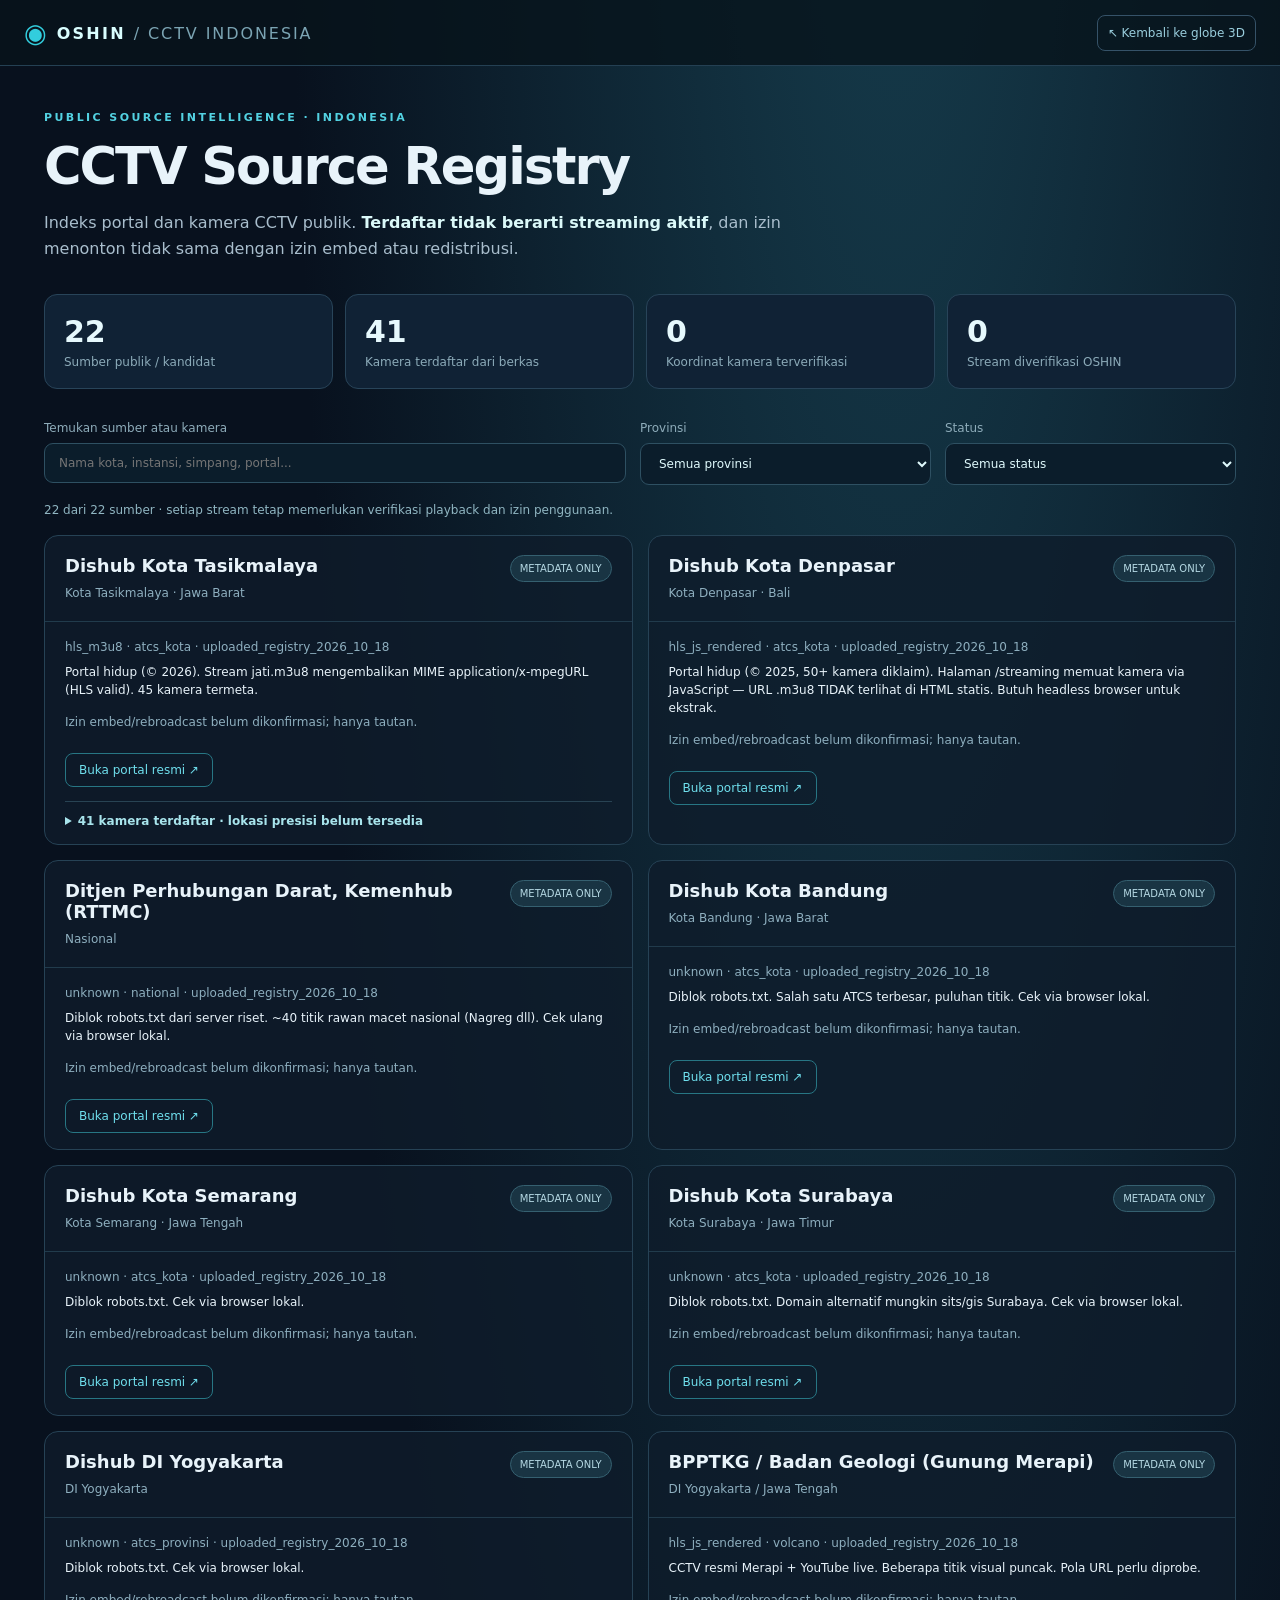
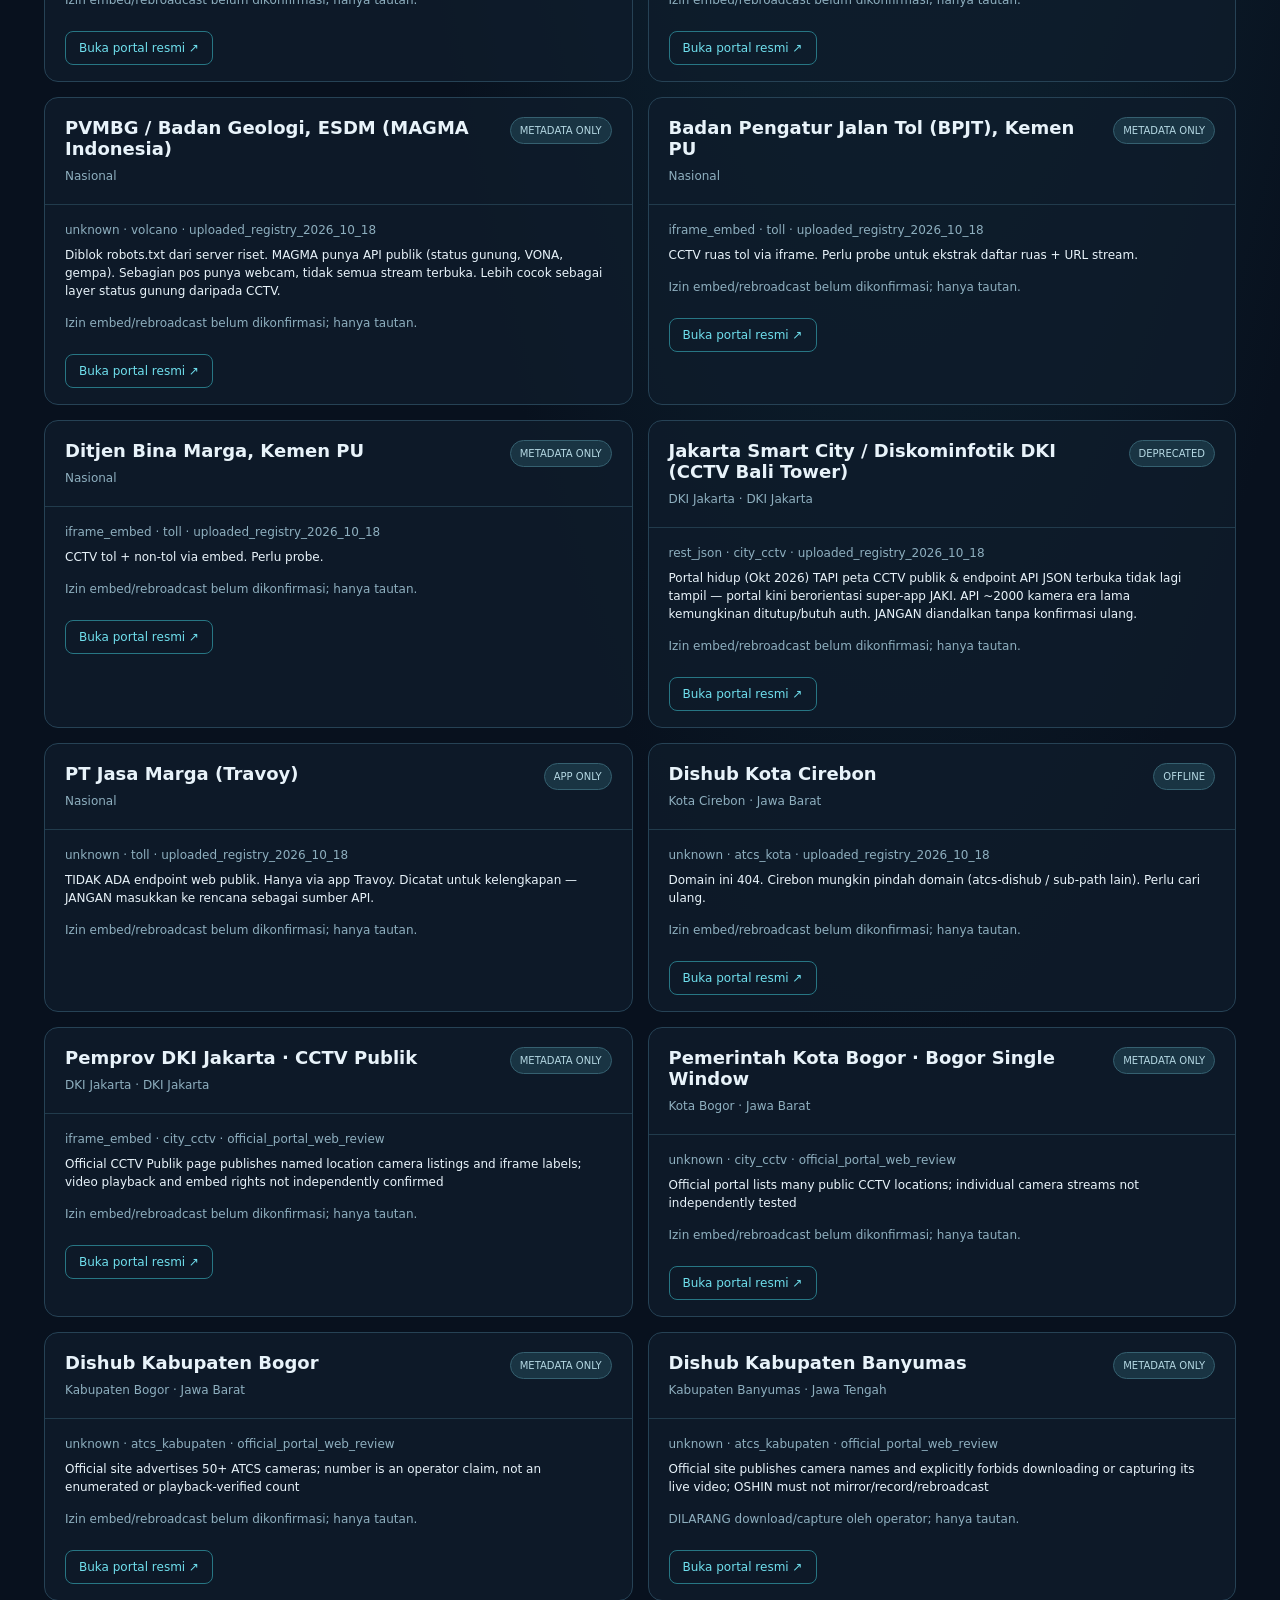
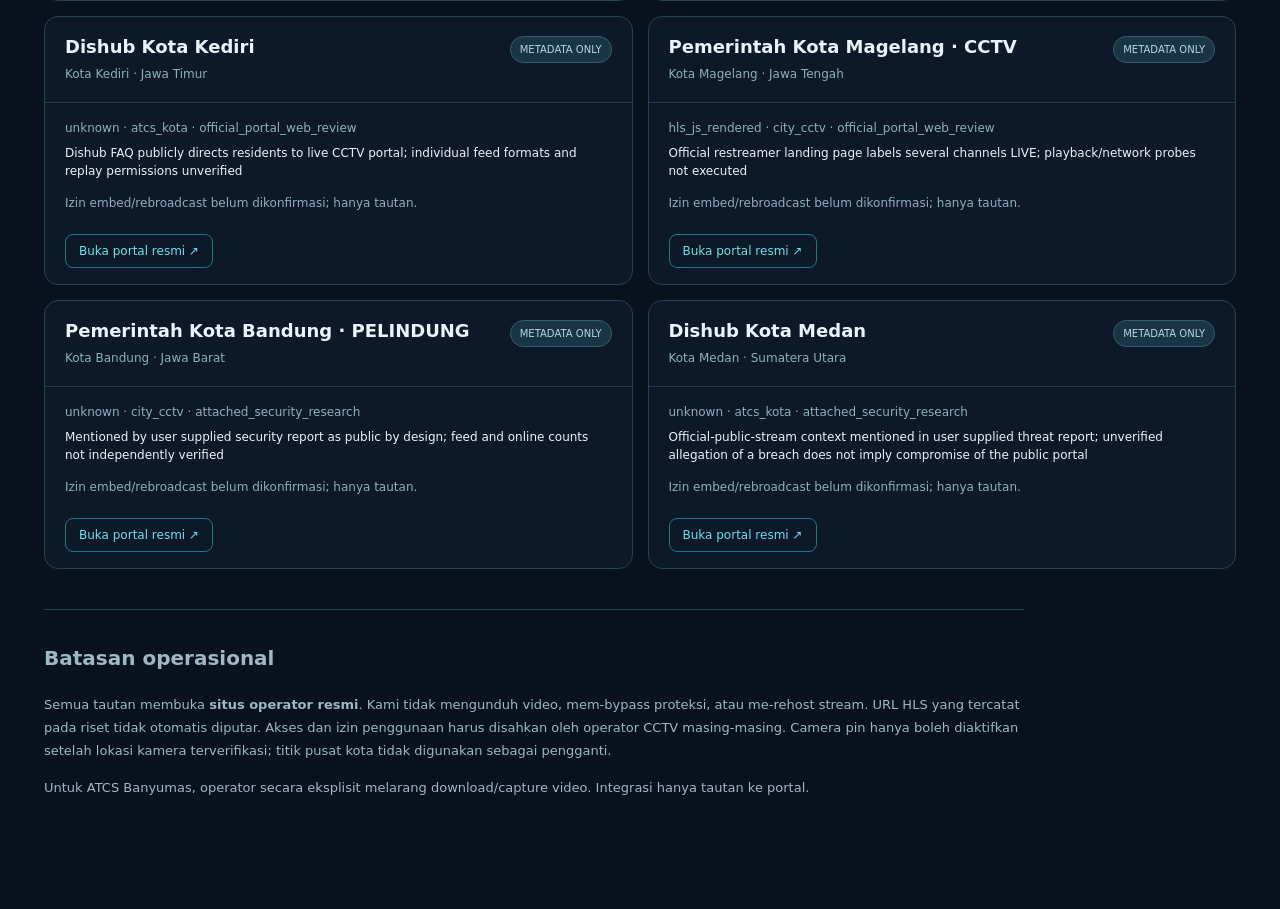
==== public/oshin/cctv/index.html @ e49abdc3 "feat(oshin): curate Indonesia CCTV registry, operator portals and privacy gates" ====
<!doctype html>
<html lang="id">
  <head>
    <meta charset="UTF-8" />
    <meta name="viewport" content="width=device-width, initial-scale=1.0" />
    <meta name="theme-color" content="#0a1421" />
    <meta name="description" content="OSHIN · Direktori CCTV publik Indonesia. Katalog metadata pemerintah, status verifikasi, dan aturan tayang." />
    <title>OSHIN · CCTV Indonesia</title>
    <link rel="stylesheet" href="./style.css" />
  </head>
  <body>
    <header class="header">
      <a class="brand" href="/"><span class="logo">◉</span> OSHIN <span class="thin">/ CCTV INDONESIA</span></a>
      <a class="return" href="/">↖ Kembali ke globe 3D</a>
    </header>
    <main class="page">
      <div class="intro"><span class="eyebrow">PUBLIC SOURCE INTELLIGENCE · INDONESIA</span>
        <h1>CCTV Source Registry</h1>
        <p>Indeks portal dan kamera CCTV publik. <strong>Terdaftar tidak berarti streaming aktif</strong>, dan izin menonton tidak sama dengan izin embed atau redistribusi.</p>
      </div>
      <div class="metrics" id="metrics" aria-live="polite"></div>
      <section class="toolbar" aria-label="Penyaring registri">
        <label>Temukan sumber atau kamera<input id="search" type="search" placeholder="Nama kota, instansi, simpang, portal..." autocomplete="off" /></label>
        <label>Provinsi<select id="province"><option value="">Semua provinsi</option></select></label>
        <label>Status<select id="status"><option value="">Semua status</option><option value="METADATA_ONLY">Metadata / riset</option><option value="OFFLINE">Tidak tersedia</option><option value="DEPRECATED">Legacy</option><option value="APP_ONLY">Aplikasi saja</option></select></label>
      </section>
      <p id="notice" class="notice" role="status">Memuat registry publik…</p>
      <section id="list" class="list" aria-label="Daftar sumber CCTV"></section>
      <aside class="footnote">
        <h2>Batasan operasional</h2>
        <p>Semua tautan membuka <b>situs operator resmi</b>. Kami tidak mengunduh video, mem-bypass proteksi, atau me-rehost stream. URL HLS yang tercatat pada riset tidak otomatis diputar. Akses dan izin penggunaan harus disahkan oleh operator CCTV masing-masing. Camera pin hanya boleh diaktifkan setelah lokasi kamera terverifikasi; titik pusat kota tidak digunakan sebagai pengganti.</p>
        <p>Untuk ATCS Banyumas, operator secara eksplisit melarang download/capture video. Integrasi hanya tautan ke portal.</p>
      </aside>
    </main>
    <script type="module" src="./app.js"></script>
  </body>
</html>
---- public/oshin/cctv/style.css ----
:root{font-family:Inter,system-ui,-apple-system,sans-serif;color:#e8f3fa;background:#08111e}*{box-sizing:border-box}a{color:inherit}body{margin:0;background:radial-gradient(ellipse at 70% -10%,#163d4d 0%,#08111e 48%)}.header{height:66px;border-bottom:1px solid #244053;display:flex;align-items:center;justify-content:space-between;padding:0 max(24px,calc((100vw - 1240px)/2));background:#07131bcc;gap:12px}.brand{font-weight:850;letter-spacing:.14em;text-decoration:none;color:#d9feff}.logo{color:#32cddd;font-size:26px;vertical-align:-3px}.thin{font-weight:400;color:#7ba4b3;letter-spacing:.12em}.return{font-size:12px;text-decoration:none;border:1px solid #355268;border-radius:8px;padding:10px;color:#9acedd}.page{max-width:1240px;margin:0 auto;padding:40px 24px 70px}.eyebrow{color:#53d2e2;font-size:11px;letter-spacing:.22em;font-weight:750}h1{font-size:clamp(34px,4vw,54px);letter-spacing:-.04em;line-height:1.1;margin:13px 0}h2{font-size:20px}.intro p{max-width:820px;color:#a9becd;line-height:1.6}.intro strong{color:#dbf9f9}.metrics{display:grid;grid-template-columns:repeat(4,minmax(0,1fr));gap:12px;margin:32px 0}.metric{background:#102235;border:1px solid #284459;border-radius:13px;padding:19px}.metric .big{font-weight:800;font-size:30px;color:#e6f9fd}.metric .desc{display:block;margin-top:6px;font-size:12px;color:#8cabb9}.toolbar{display:grid;grid-template-columns:minmax(220px,2fr) 1fr 1fr;gap:14px;margin-bottom:18px}.toolbar label{font-size:12px;color:#8eacba;display:block}.toolbar input,.toolbar select{width:100%;margin-top:8px;background:#0b1d2b;color:#dff9fc;border:1px solid #2e5062;border-radius:9px;padding:12px 14px;font:inherit}.notice{font-size:12px;color:#90b6c2;min-height:20px}.list{display:grid;grid-template-columns:repeat(2,minmax(0,1fr));gap:15px}.source{border:1px solid #264255;background:#0e1c2bcc;border-radius:14px;overflow:hidden}.source-head{padding:19px 20px;border-bottom:1px solid #213b4c;display:flex;justify-content:space-between;gap:12px}.source h3{margin:0 0 8px;font-size:18px}.muted{color:#8eafbf}.small{font-size:12px;line-height:1.5}.pill{background:#193443;border:1px solid #356070;border-radius:30px;font-size:10px;color:#b5d8e3;padding:7px 9px;height:fit-content;white-space:nowrap}.source-content{padding:16px 20px}.source-content p{margin:7px 0 14px}.link{display:inline-block;margin-top:8px;text-decoration:none;color:#6fdfed;border:1px solid #277684;padding:9px 13px;border-radius:8px;font-size:12px}.camera-details{margin-top:14px;border-top:1px solid #284353;padding-top:12px}.camera-details summary{cursor:pointer;color:#a8e4ec;font-size:12px;font-weight:600}.camera-list{list-style:none;padding:0;margin:10px 0;max-height:300px;overflow-y:auto}.camera-list li{padding:8px;border-bottom:1px solid #1b3645;font-size:12px;display:flex;justify-content:space-between;gap:12px}.camera-type{color:#83aaba;white-space:nowrap}.footnote{max-width:980px;color:#9db8c6;font-size:13px;line-height:1.8;margin:40px 0;border-top:1px solid #254152;padding-top:14px}@media(max-width:850px){.metrics{grid-template-columns:repeat(2,1fr)}.toolbar{grid-template-columns:1fr}.list{grid-template-columns:1fr}.header{padding:0 18px}.thin{display:none}.page{padding:28px 16px}}
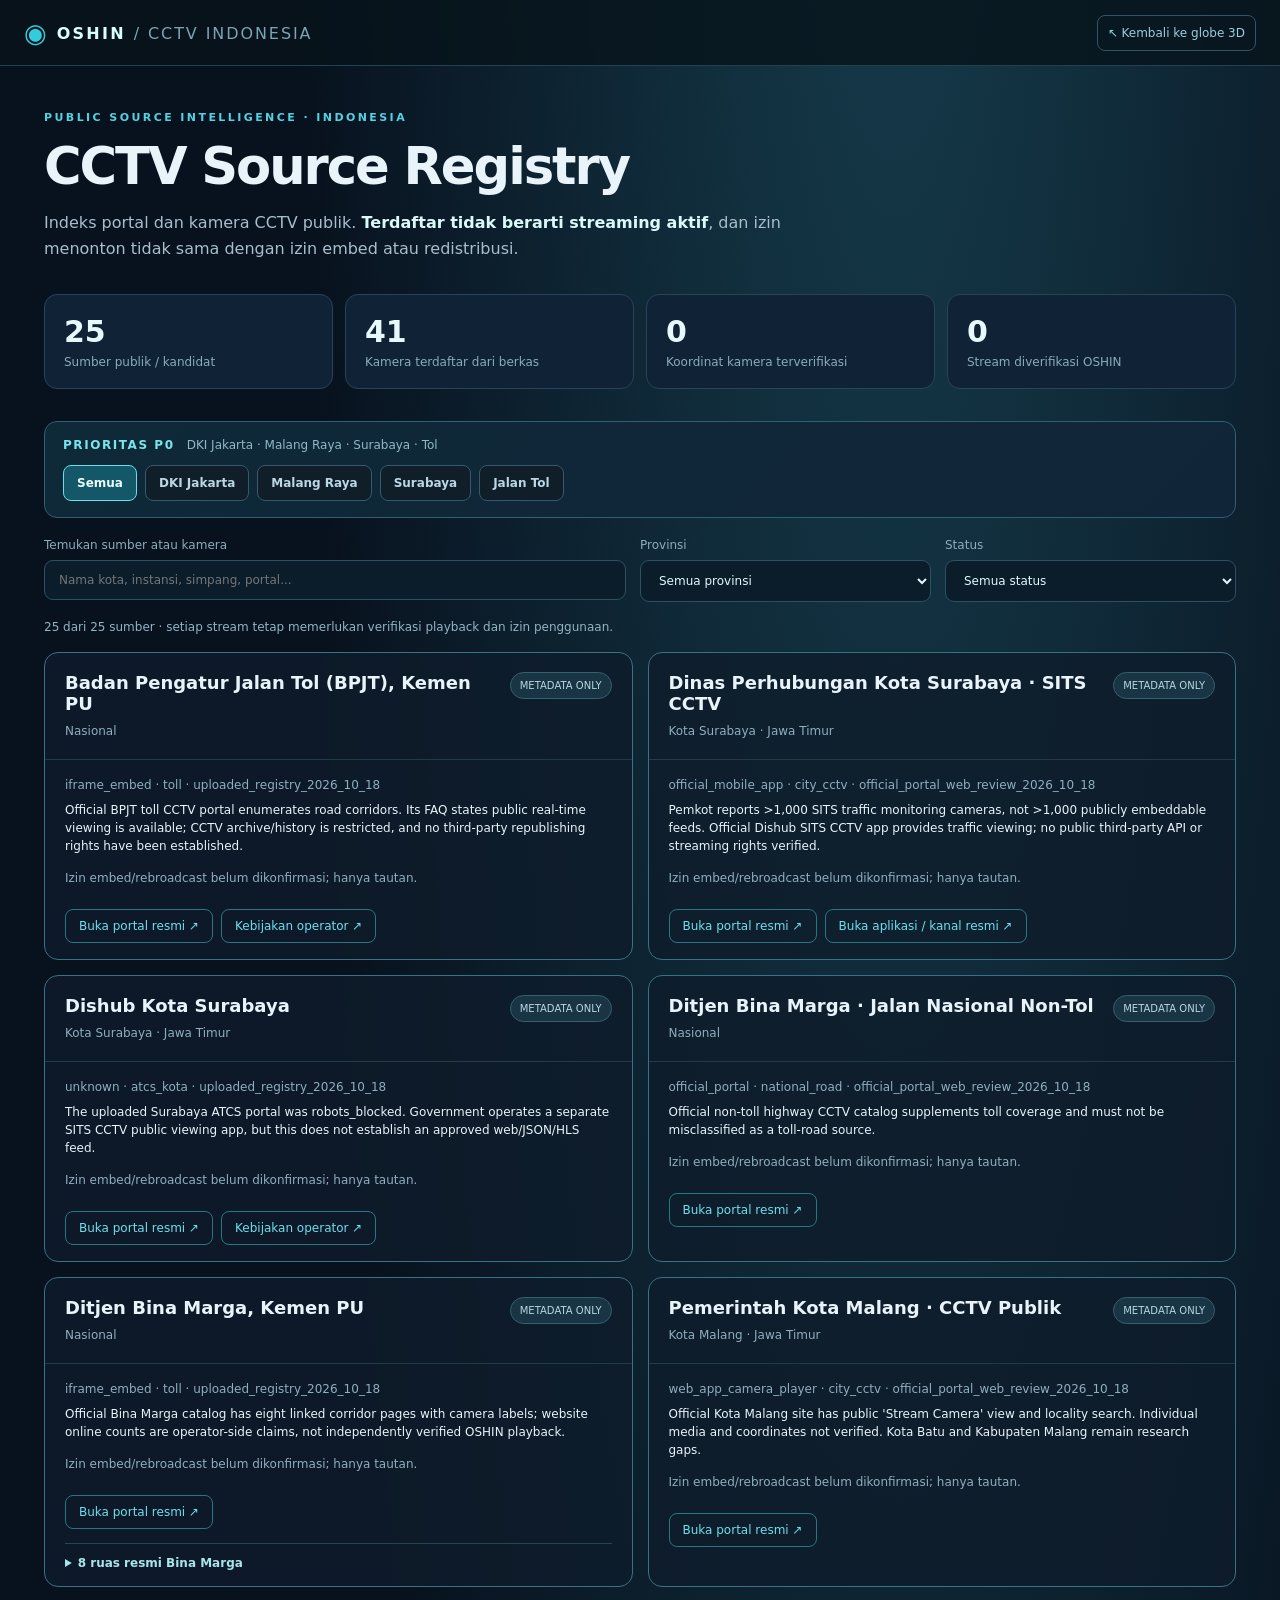
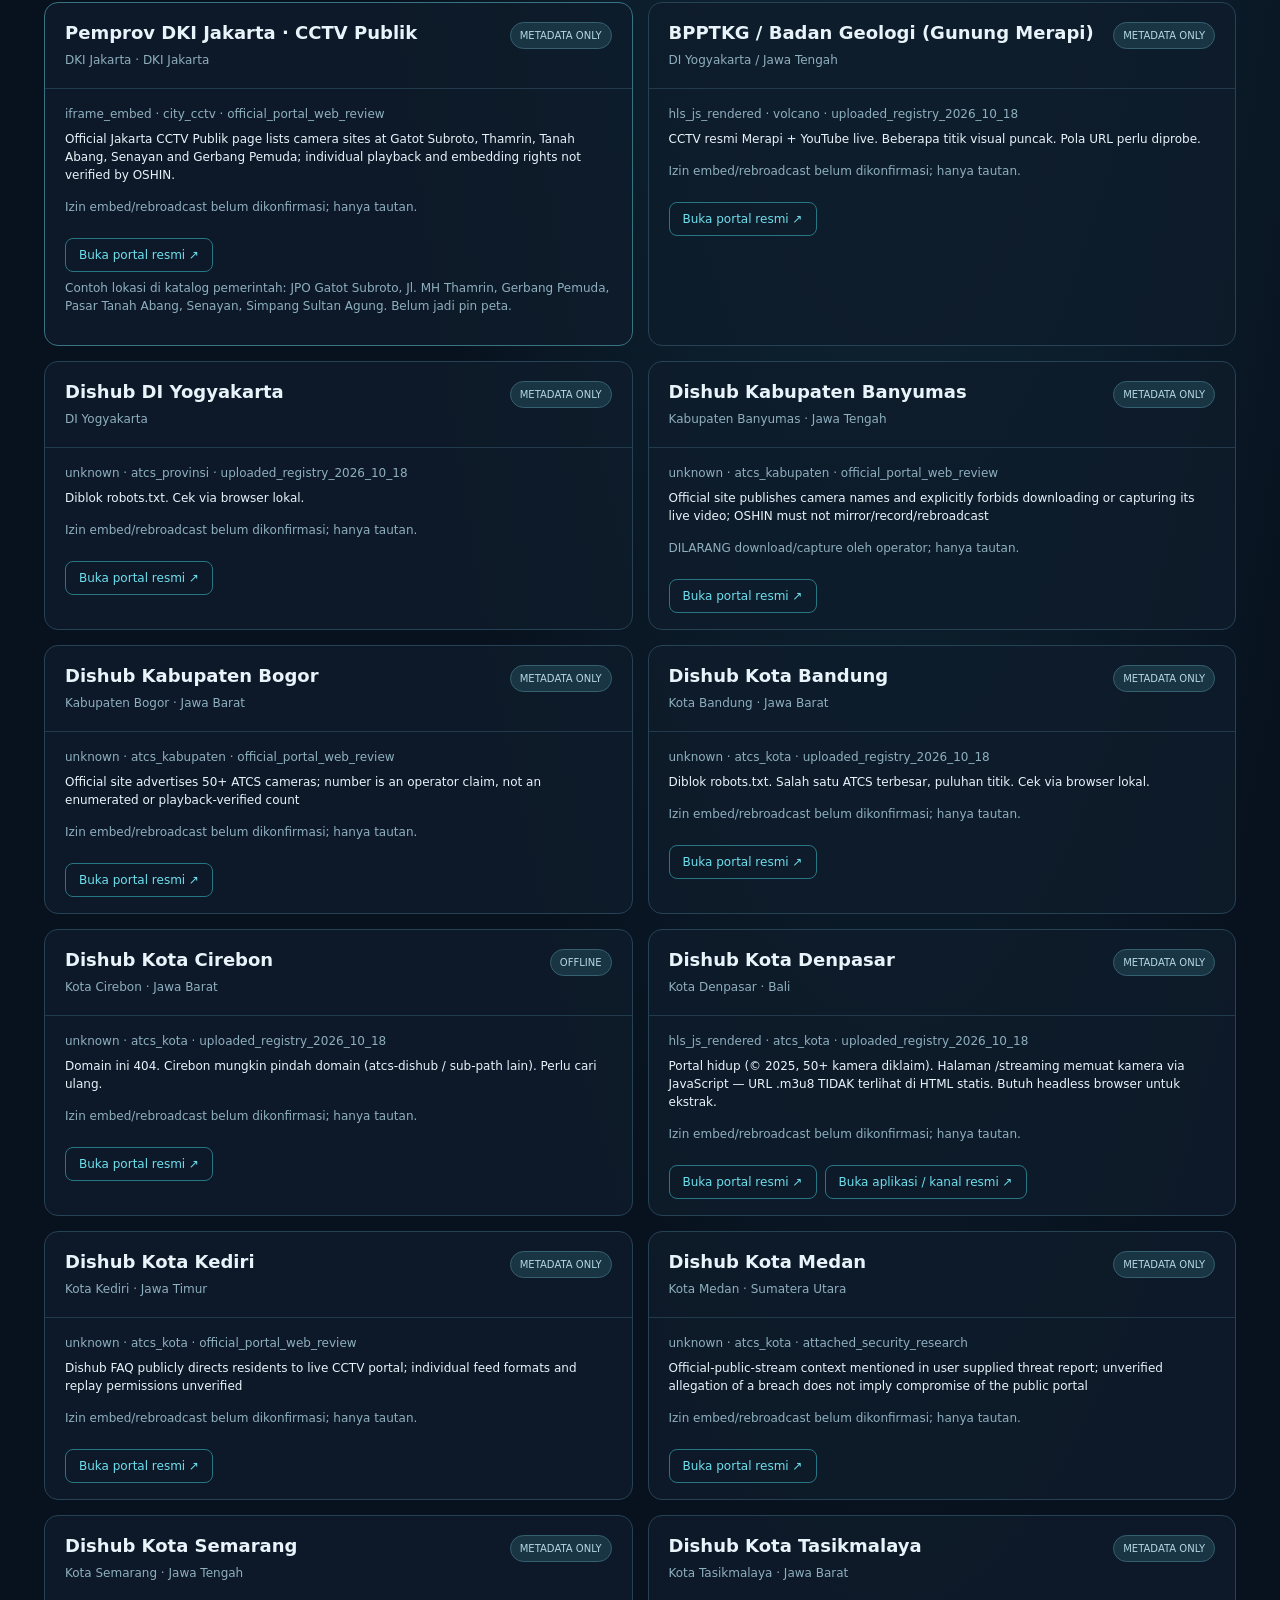
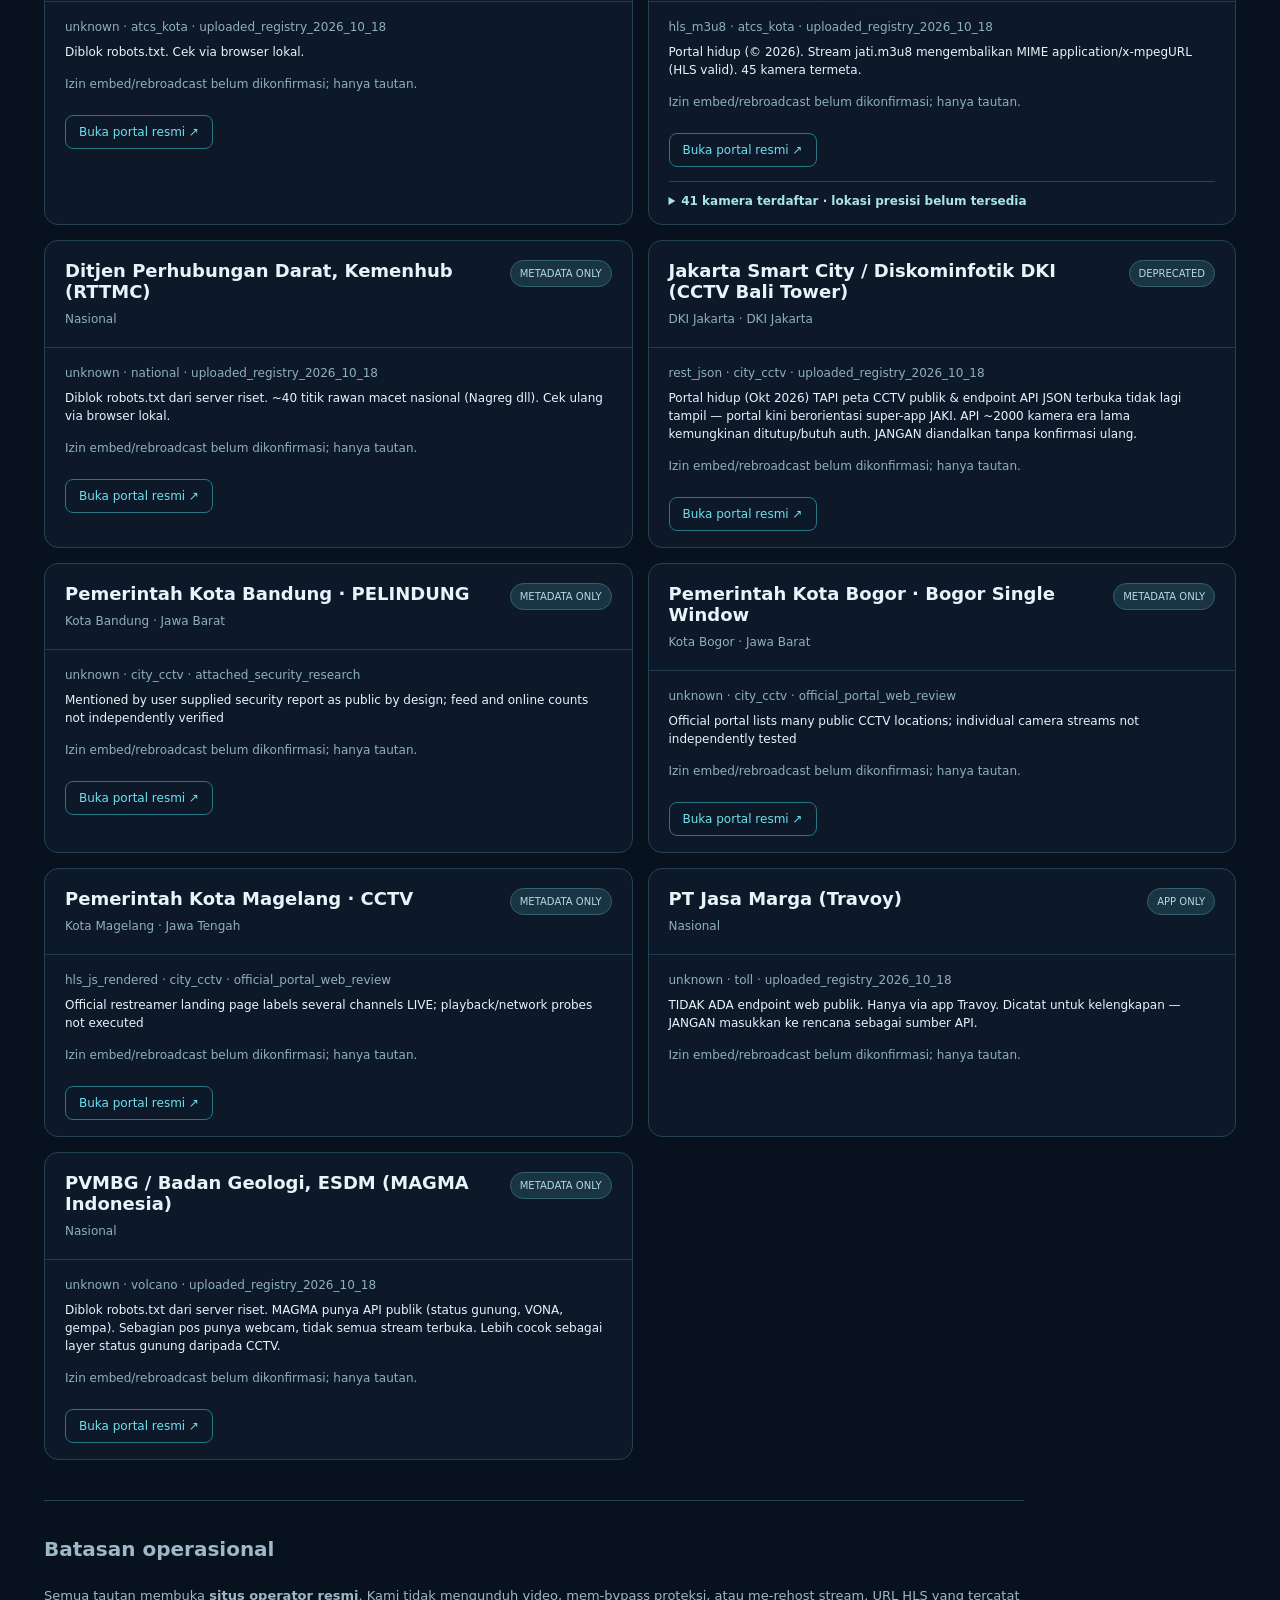
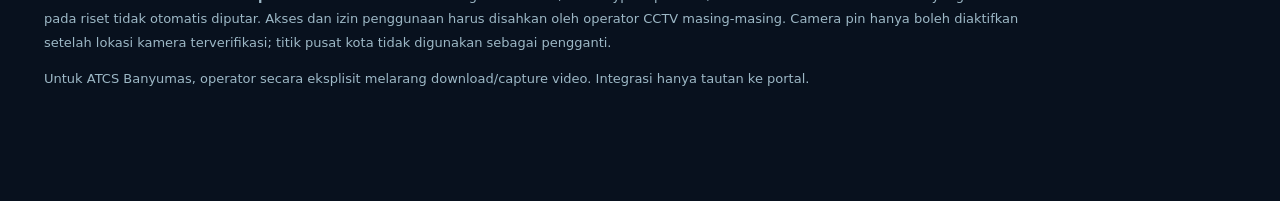
==== commit f64a7bc1: "feat(oshin-cctv): P0 focus Jakarta Malang Surabaya toll roads" ====
--- a/public/oshin/cctv/index.html
+++ b/public/oshin/cctv/index.html
@@ -19,6 +19,16 @@
         <p>Indeks portal dan kamera CCTV publik. <strong>Terdaftar tidak berarti streaming aktif</strong>, dan izin menonton tidak sama dengan izin embed atau redistribusi.</p>
       </div>
       <div class="metrics" id="metrics" aria-live="polite"></div>
+      <nav class="priority-nav" aria-label="CCTV P0 wilayah">
+        <div class="priority-note"><strong>PRIORITAS P0</strong><span>DKI Jakarta · Malang Raya · Surabaya · Tol</span></div>
+        <div class="priority-buttons">
+          <button class="priority-button selected" type="button" data-priority="ALL" aria-pressed="true">Semua</button>
+          <button class="priority-button" type="button" data-priority="P0_DKI" aria-pressed="false">DKI Jakarta</button>
+          <button class="priority-button" type="button" data-priority="P0_MALANG" aria-pressed="false">Malang Raya</button>
+          <button class="priority-button" type="button" data-priority="P0_SURABAYA" aria-pressed="false">Surabaya</button>
+          <button class="priority-button" type="button" data-priority="P0_TOL" aria-pressed="false">Jalan Tol</button>
+        </div>
+      </nav>
       <section class="toolbar" aria-label="Penyaring registri">
         <label>Temukan sumber atau kamera<input id="search" type="search" placeholder="Nama kota, instansi, simpang, portal..." autocomplete="off" /></label>
         <label>Provinsi<select id="province"><option value="">Semua provinsi</option></select></label>
--- a/public/oshin/cctv/style.css
+++ b/public/oshin/cctv/style.css
@@ -1 +1,3 @@
 :root{font-family:Inter,system-ui,-apple-system,sans-serif;color:#e8f3fa;background:#08111e}*{box-sizing:border-box}a{color:inherit}body{margin:0;background:radial-gradient(ellipse at 70% -10%,#163d4d 0%,#08111e 48%)}.header{height:66px;border-bottom:1px solid #244053;display:flex;align-items:center;justify-content:space-between;padding:0 max(24px,calc((100vw - 1240px)/2));background:#07131bcc;gap:12px}.brand{font-weight:850;letter-spacing:.14em;text-decoration:none;color:#d9feff}.logo{color:#32cddd;font-size:26px;vertical-align:-3px}.thin{font-weight:400;color:#7ba4b3;letter-spacing:.12em}.return{font-size:12px;text-decoration:none;border:1px solid #355268;border-radius:8px;padding:10px;color:#9acedd}.page{max-width:1240px;margin:0 auto;padding:40px 24px 70px}.eyebrow{color:#53d2e2;font-size:11px;letter-spacing:.22em;font-weight:750}h1{font-size:clamp(34px,4vw,54px);letter-spacing:-.04em;line-height:1.1;margin:13px 0}h2{font-size:20px}.intro p{max-width:820px;color:#a9becd;line-height:1.6}.intro strong{color:#dbf9f9}.metrics{display:grid;grid-template-columns:repeat(4,minmax(0,1fr));gap:12px;margin:32px 0}.metric{background:#102235;border:1px solid #284459;border-radius:13px;padding:19px}.metric .big{font-weight:800;font-size:30px;color:#e6f9fd}.metric .desc{display:block;margin-top:6px;font-size:12px;color:#8cabb9}.toolbar{display:grid;grid-template-columns:minmax(220px,2fr) 1fr 1fr;gap:14px;margin-bottom:18px}.toolbar label{font-size:12px;color:#8eacba;display:block}.toolbar input,.toolbar select{width:100%;margin-top:8px;background:#0b1d2b;color:#dff9fc;border:1px solid #2e5062;border-radius:9px;padding:12px 14px;font:inherit}.notice{font-size:12px;color:#90b6c2;min-height:20px}.list{display:grid;grid-template-columns:repeat(2,minmax(0,1fr));gap:15px}.source{border:1px solid #264255;background:#0e1c2bcc;border-radius:14px;overflow:hidden}.source-head{padding:19px 20px;border-bottom:1px solid #213b4c;display:flex;justify-content:space-between;gap:12px}.source h3{margin:0 0 8px;font-size:18px}.muted{color:#8eafbf}.small{font-size:12px;line-height:1.5}.pill{background:#193443;border:1px solid #356070;border-radius:30px;font-size:10px;color:#b5d8e3;padding:7px 9px;height:fit-content;white-space:nowrap}.source-content{padding:16px 20px}.source-content p{margin:7px 0 14px}.link{display:inline-block;margin-top:8px;text-decoration:none;color:#6fdfed;border:1px solid #277684;padding:9px 13px;border-radius:8px;font-size:12px}.camera-details{margin-top:14px;border-top:1px solid #284353;padding-top:12px}.camera-details summary{cursor:pointer;color:#a8e4ec;font-size:12px;font-weight:600}.camera-list{list-style:none;padding:0;margin:10px 0;max-height:300px;overflow-y:auto}.camera-list li{padding:8px;border-bottom:1px solid #1b3645;font-size:12px;display:flex;justify-content:space-between;gap:12px}.camera-type{color:#83aaba;white-space:nowrap}.footnote{max-width:980px;color:#9db8c6;font-size:13px;line-height:1.8;margin:40px 0;border-top:1px solid #254152;padding-top:14px}@media(max-width:850px){.metrics{grid-template-columns:repeat(2,1fr)}.toolbar{grid-template-columns:1fr}.list{grid-template-columns:1fr}.header{padding:0 18px}.thin{display:none}.page{padding:28px 16px}}
+
+.priority-nav{border:1px solid #306071;background:linear-gradient(135deg,#0e2937,#112539);border-radius:13px;padding:16px 18px;margin:24px 0 20px}.priority-note{display:flex;align-items:center;gap:12px;margin-bottom:13px;flex-wrap:wrap}.priority-note strong{color:#7ae4eb;font-size:12px;letter-spacing:.13em}.priority-note span{color:#90b8c6;font-size:12px}.priority-buttons{display:flex;gap:8px;flex-wrap:wrap}.priority-button{border:1px solid #36596c;background:#101e2a;color:#bbd7e5;padding:10px 13px;border-radius:8px;cursor:pointer;font:600 12px/1.2 Inter,system-ui,sans-serif}.priority-button:hover{border-color:#65b9c3}.priority-button.selected{background:#135768;border-color:#66dfea;color:#e9feff}.p0-source{border-color:#377383}.corridors{display:flex;flex-wrap:wrap;gap:7px;margin-top:12px}.corridors .link{margin-top:0}.source-content>.link + .link{margin-left:8px}@media(max-width:600px){.priority-button{flex:1 1 auto}.priority-note{align-items:flex-start;flex-direction:column}.corridors .link{flex:1 1 100%}}
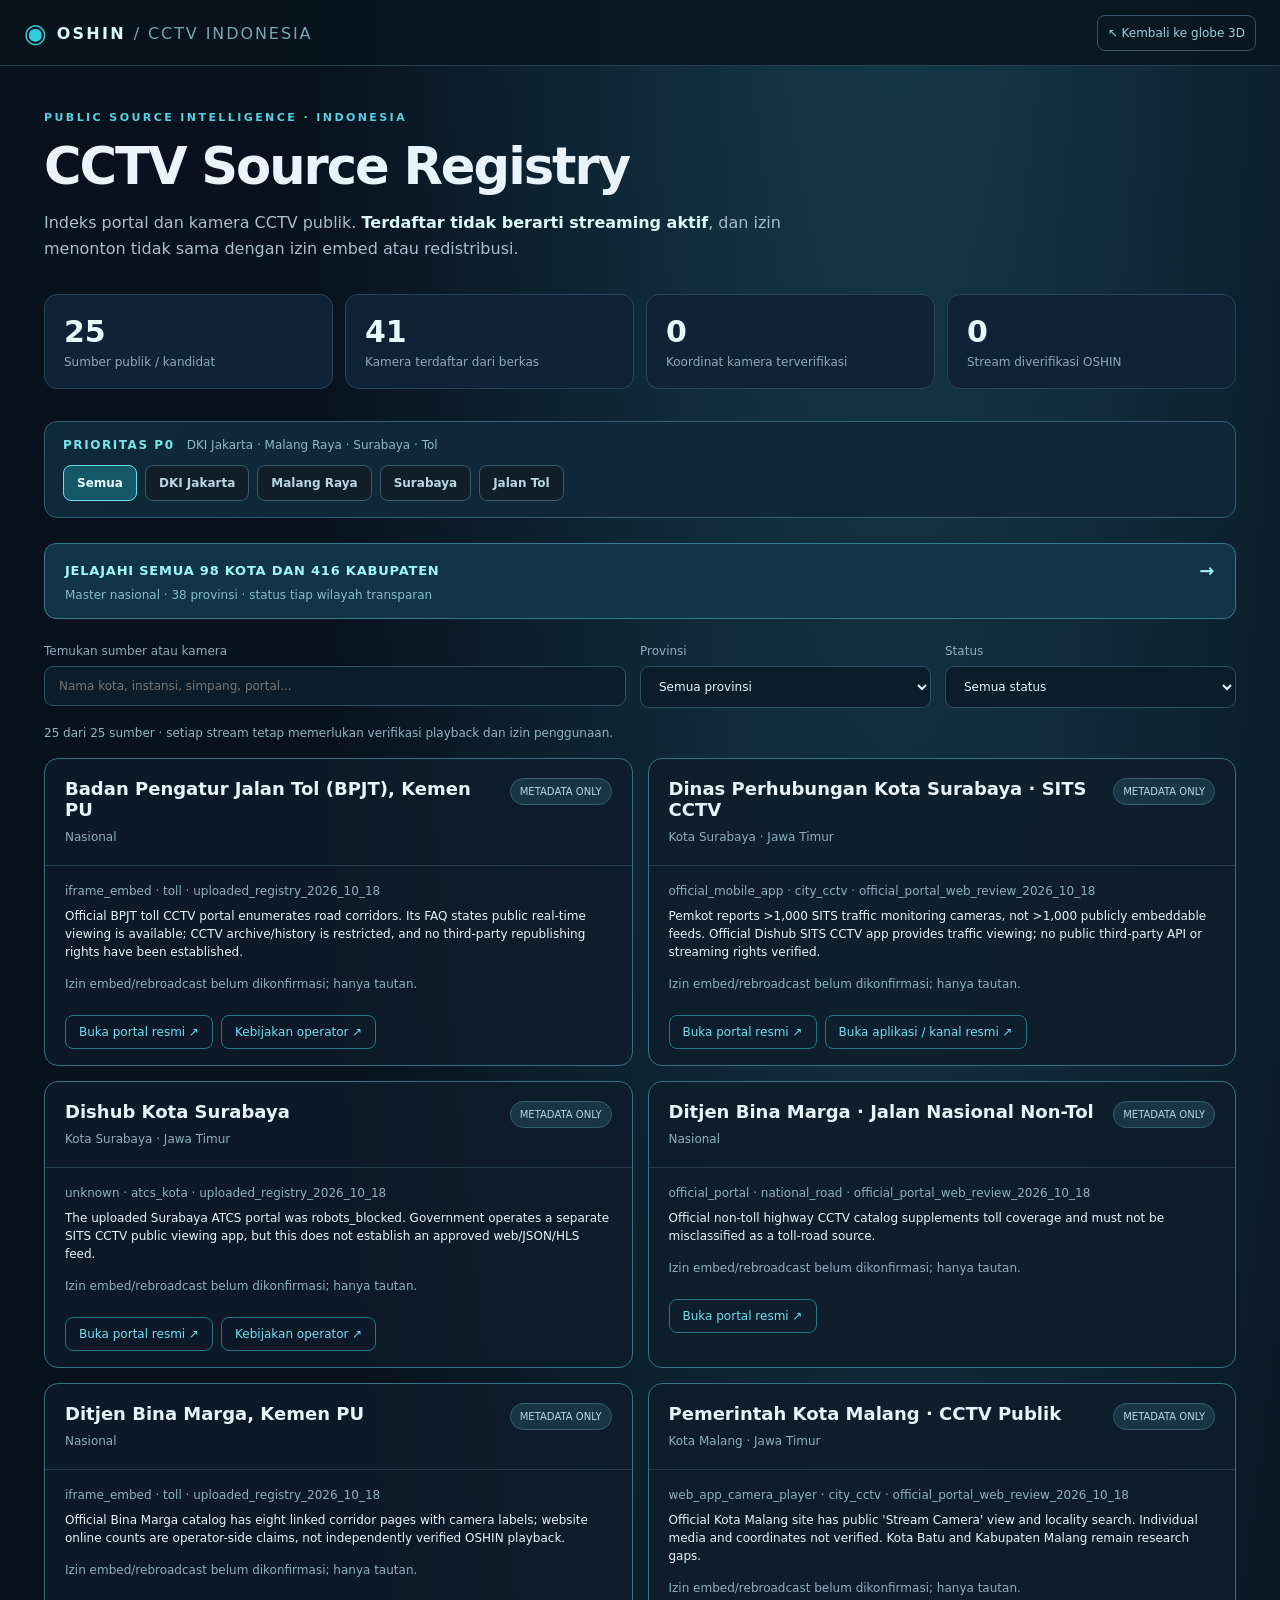
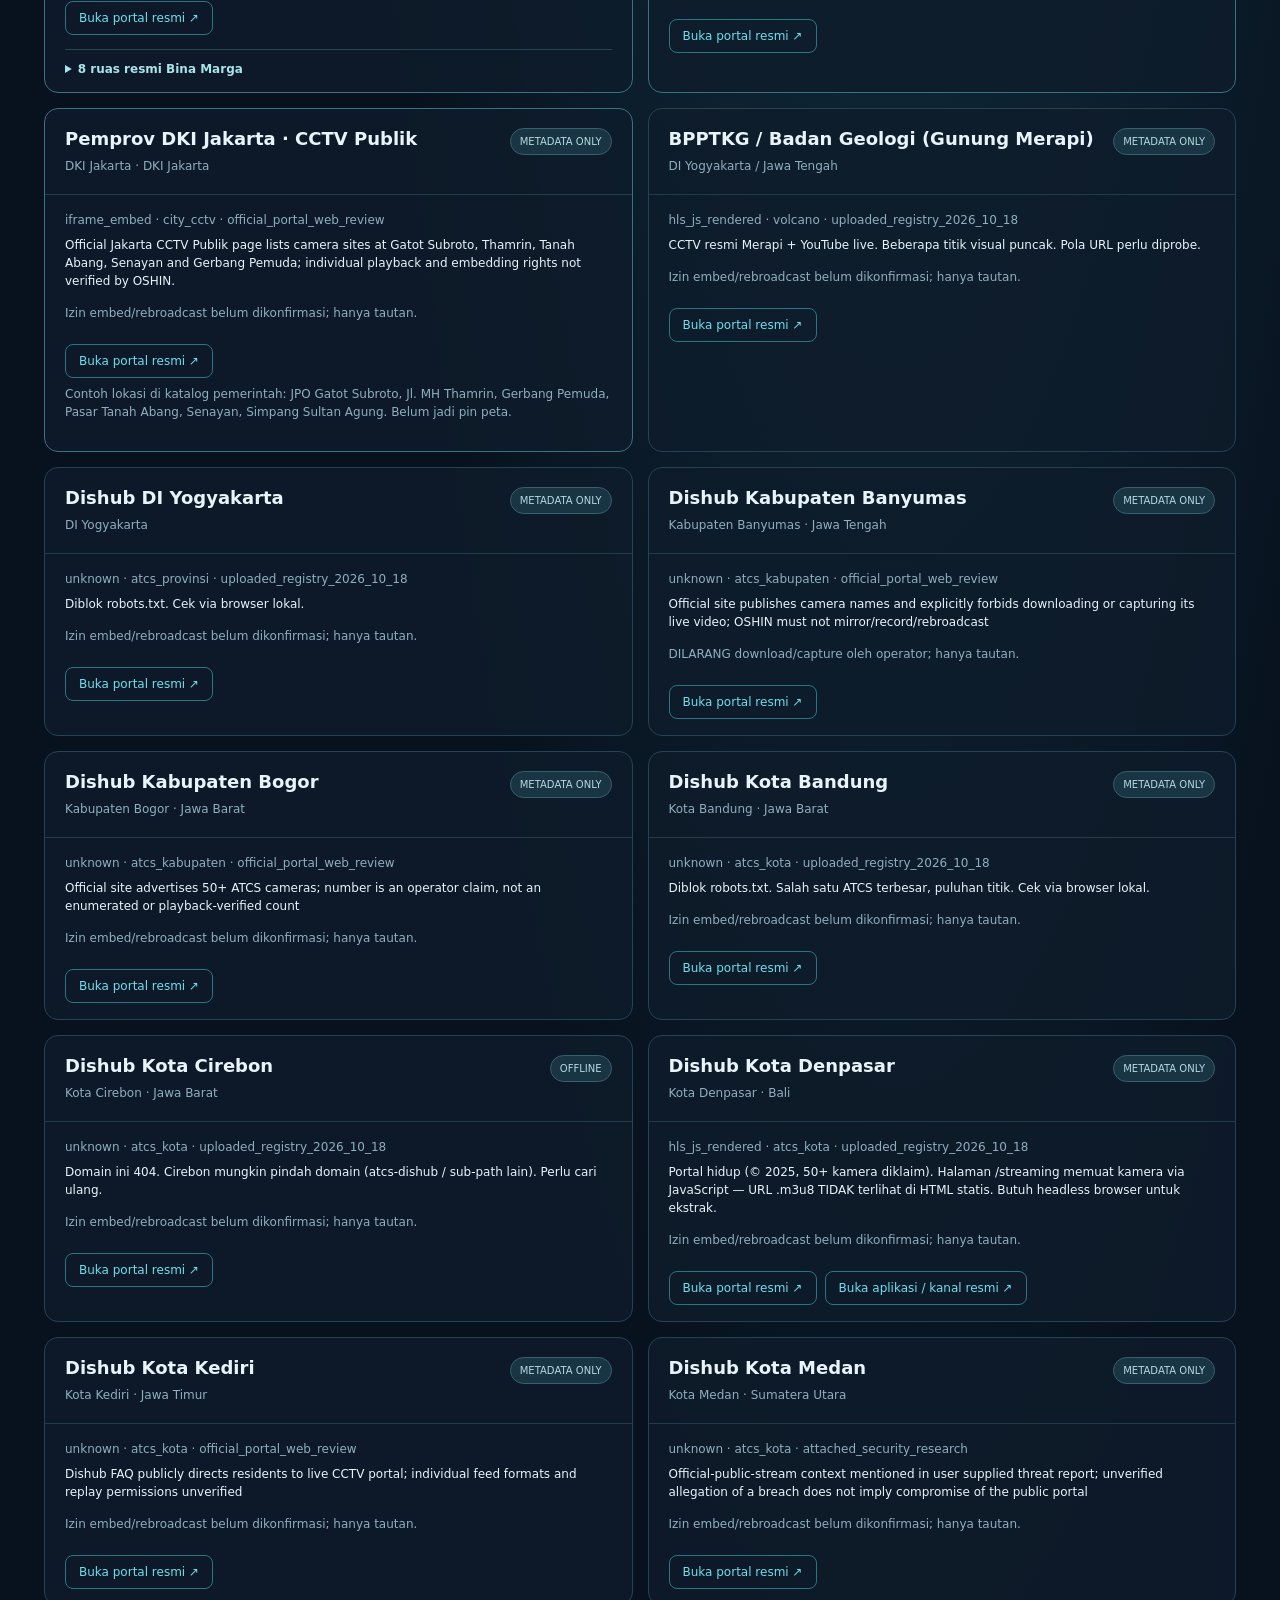
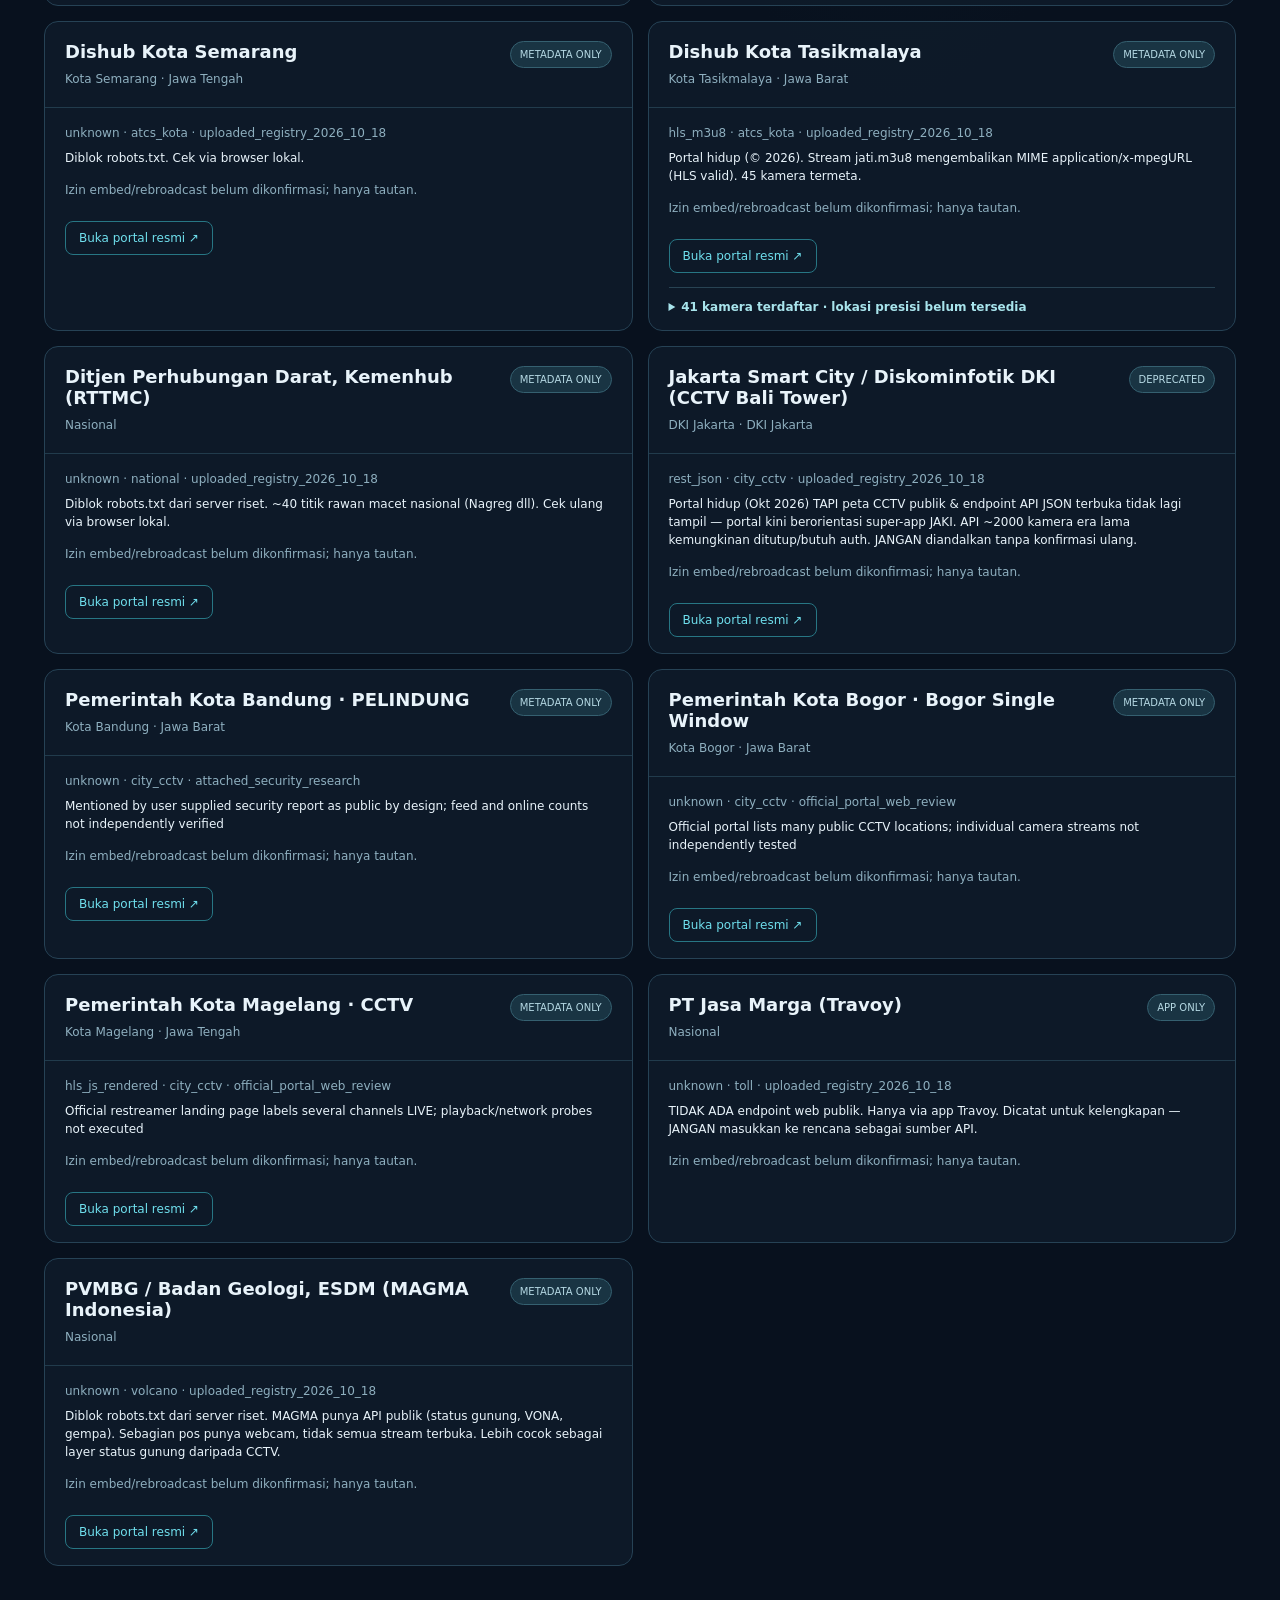
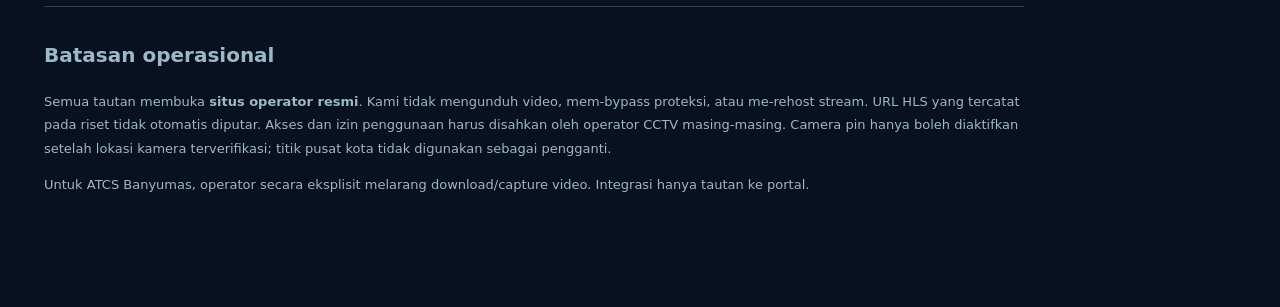
==== commit f4844b8e: "feat(oshin): mandatory coverage register for all 98 cities and 416 regencies" ====
--- a/public/oshin/cctv/index.html
+++ b/public/oshin/cctv/index.html
@@ -29,6 +29,7 @@
           <button class="priority-button" type="button" data-priority="P0_TOL" aria-pressed="false">Jalan Tol</button>
         </div>
       </nav>
+      <div class="national-link"><a href="./regions.html">JELAJAHI SEMUA 98 KOTA DAN 416 KABUPATEN <span>→</span></a><p>Master nasional · 38 provinsi · status tiap wilayah transparan</p></div>
       <section class="toolbar" aria-label="Penyaring registri">
         <label>Temukan sumber atau kamera<input id="search" type="search" placeholder="Nama kota, instansi, simpang, portal..." autocomplete="off" /></label>
         <label>Provinsi<select id="province"><option value="">Semua provinsi</option></select></label>
--- a/public/oshin/cctv/style.css
+++ b/public/oshin/cctv/style.css
@@ -1,3 +1,5 @@
 :root{font-family:Inter,system-ui,-apple-system,sans-serif;color:#e8f3fa;background:#08111e}*{box-sizing:border-box}a{color:inherit}body{margin:0;background:radial-gradient(ellipse at 70% -10%,#163d4d 0%,#08111e 48%)}.header{height:66px;border-bottom:1px solid #244053;display:flex;align-items:center;justify-content:space-between;padding:0 max(24px,calc((100vw - 1240px)/2));background:#07131bcc;gap:12px}.brand{font-weight:850;letter-spacing:.14em;text-decoration:none;color:#d9feff}.logo{color:#32cddd;font-size:26px;vertical-align:-3px}.thin{font-weight:400;color:#7ba4b3;letter-spacing:.12em}.return{font-size:12px;text-decoration:none;border:1px solid #355268;border-radius:8px;padding:10px;color:#9acedd}.page{max-width:1240px;margin:0 auto;padding:40px 24px 70px}.eyebrow{color:#53d2e2;font-size:11px;letter-spacing:.22em;font-weight:750}h1{font-size:clamp(34px,4vw,54px);letter-spacing:-.04em;line-height:1.1;margin:13px 0}h2{font-size:20px}.intro p{max-width:820px;color:#a9becd;line-height:1.6}.intro strong{color:#dbf9f9}.metrics{display:grid;grid-template-columns:repeat(4,minmax(0,1fr));gap:12px;margin:32px 0}.metric{background:#102235;border:1px solid #284459;border-radius:13px;padding:19px}.metric .big{font-weight:800;font-size:30px;color:#e6f9fd}.metric .desc{display:block;margin-top:6px;font-size:12px;color:#8cabb9}.toolbar{display:grid;grid-template-columns:minmax(220px,2fr) 1fr 1fr;gap:14px;margin-bottom:18px}.toolbar label{font-size:12px;color:#8eacba;display:block}.toolbar input,.toolbar select{width:100%;margin-top:8px;background:#0b1d2b;color:#dff9fc;border:1px solid #2e5062;border-radius:9px;padding:12px 14px;font:inherit}.notice{font-size:12px;color:#90b6c2;min-height:20px}.list{display:grid;grid-template-columns:repeat(2,minmax(0,1fr));gap:15px}.source{border:1px solid #264255;background:#0e1c2bcc;border-radius:14px;overflow:hidden}.source-head{padding:19px 20px;border-bottom:1px solid #213b4c;display:flex;justify-content:space-between;gap:12px}.source h3{margin:0 0 8px;font-size:18px}.muted{color:#8eafbf}.small{font-size:12px;line-height:1.5}.pill{background:#193443;border:1px solid #356070;border-radius:30px;font-size:10px;color:#b5d8e3;padding:7px 9px;height:fit-content;white-space:nowrap}.source-content{padding:16px 20px}.source-content p{margin:7px 0 14px}.link{display:inline-block;margin-top:8px;text-decoration:none;color:#6fdfed;border:1px solid #277684;padding:9px 13px;border-radius:8px;font-size:12px}.camera-details{margin-top:14px;border-top:1px solid #284353;padding-top:12px}.camera-details summary{cursor:pointer;color:#a8e4ec;font-size:12px;font-weight:600}.camera-list{list-style:none;padding:0;margin:10px 0;max-height:300px;overflow-y:auto}.camera-list li{padding:8px;border-bottom:1px solid #1b3645;font-size:12px;display:flex;justify-content:space-between;gap:12px}.camera-type{color:#83aaba;white-space:nowrap}.footnote{max-width:980px;color:#9db8c6;font-size:13px;line-height:1.8;margin:40px 0;border-top:1px solid #254152;padding-top:14px}@media(max-width:850px){.metrics{grid-template-columns:repeat(2,1fr)}.toolbar{grid-template-columns:1fr}.list{grid-template-columns:1fr}.header{padding:0 18px}.thin{display:none}.page{padding:28px 16px}}
 
 .priority-nav{border:1px solid #306071;background:linear-gradient(135deg,#0e2937,#112539);border-radius:13px;padding:16px 18px;margin:24px 0 20px}.priority-note{display:flex;align-items:center;gap:12px;margin-bottom:13px;flex-wrap:wrap}.priority-note strong{color:#7ae4eb;font-size:12px;letter-spacing:.13em}.priority-note span{color:#90b8c6;font-size:12px}.priority-buttons{display:flex;gap:8px;flex-wrap:wrap}.priority-button{border:1px solid #36596c;background:#101e2a;color:#bbd7e5;padding:10px 13px;border-radius:8px;cursor:pointer;font:600 12px/1.2 Inter,system-ui,sans-serif}.priority-button:hover{border-color:#65b9c3}.priority-button.selected{background:#135768;border-color:#66dfea;color:#e9feff}.p0-source{border-color:#377383}.corridors{display:flex;flex-wrap:wrap;gap:7px;margin-top:12px}.corridors .link{margin-top:0}.source-content>.link + .link{margin-left:8px}@media(max-width:600px){.priority-button{flex:1 1 auto}.priority-note{align-items:flex-start;flex-direction:column}.corridors .link{flex:1 1 100%}}
+
+.national-link{padding:16px 20px;border-radius:12px;background:#113446;border:1px solid #377a8c;margin:25px 0}.national-link a{color:#a1f5fd;font-size:13px;font-weight:800;letter-spacing:.06em;text-decoration:none}.national-link a span{float:right;font-size:18px}.national-link p{margin:9px 0 0;color:#88bccb;font-size:12px}
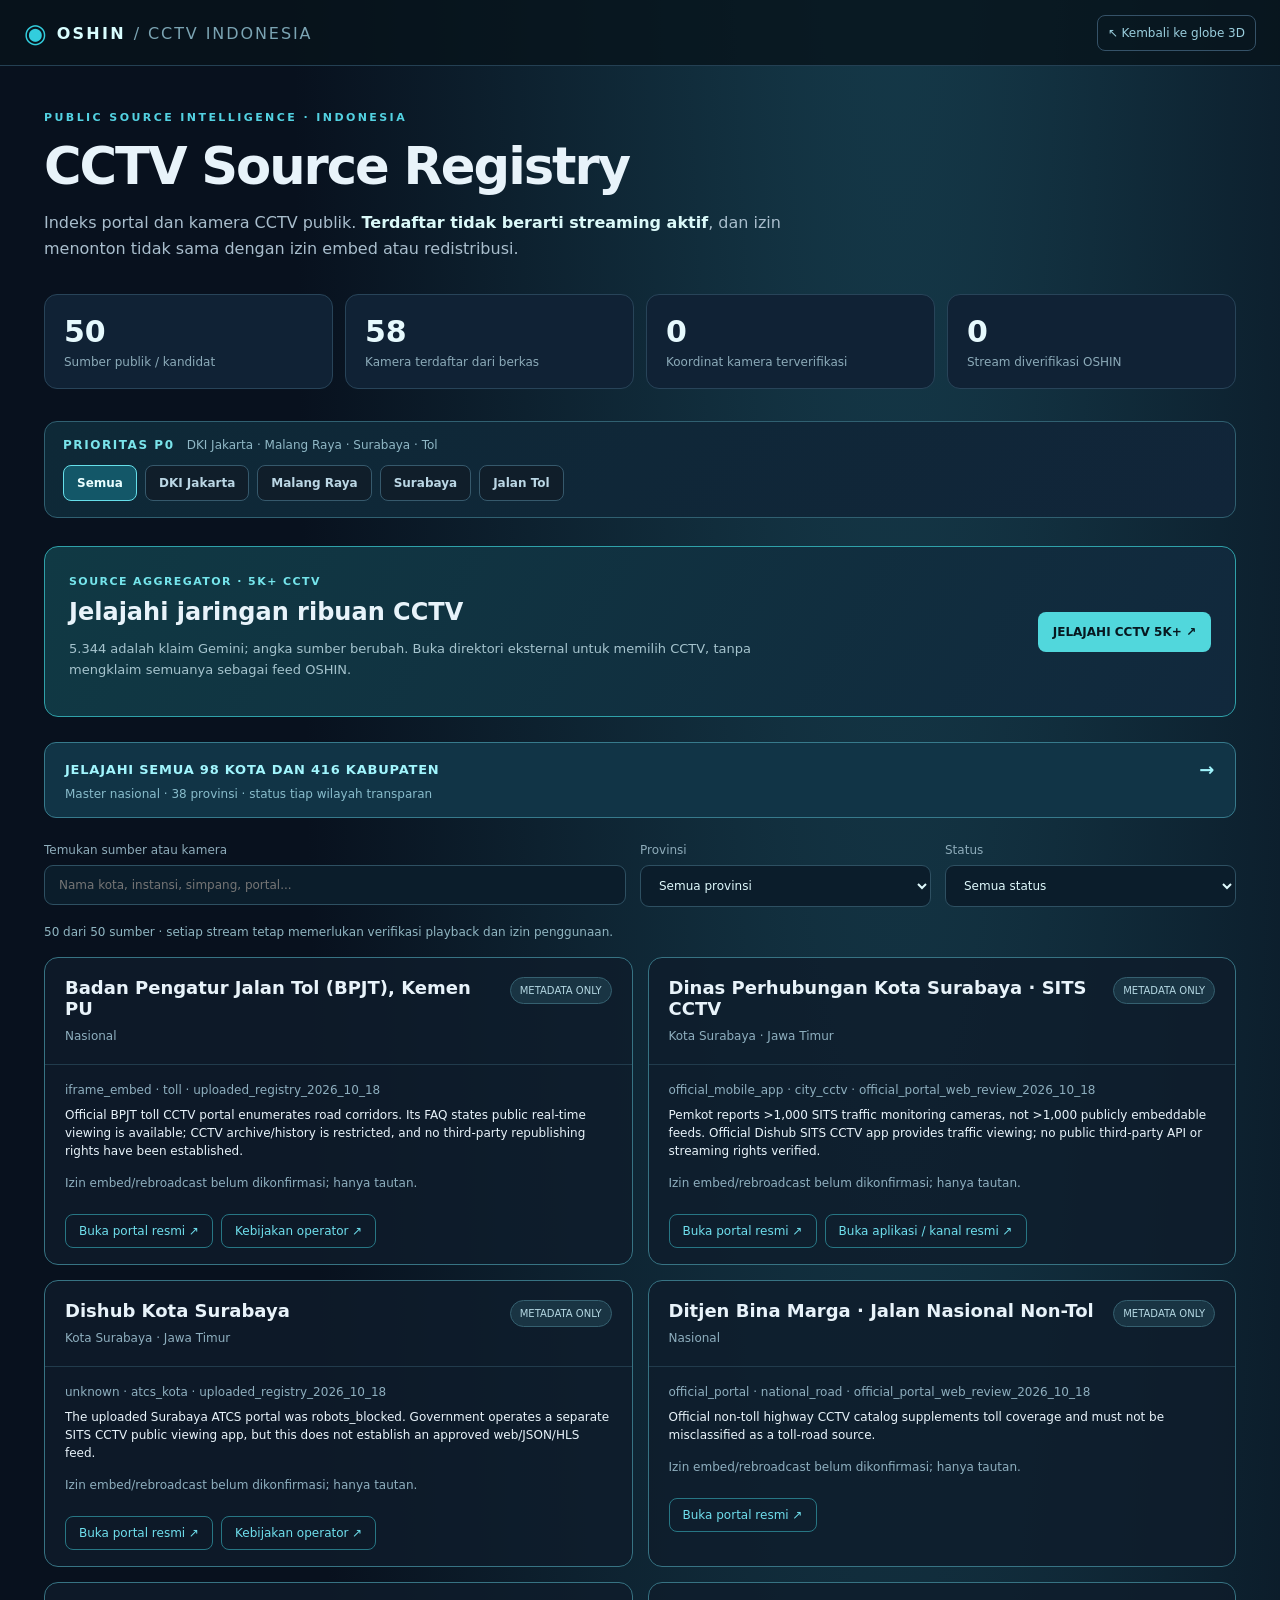
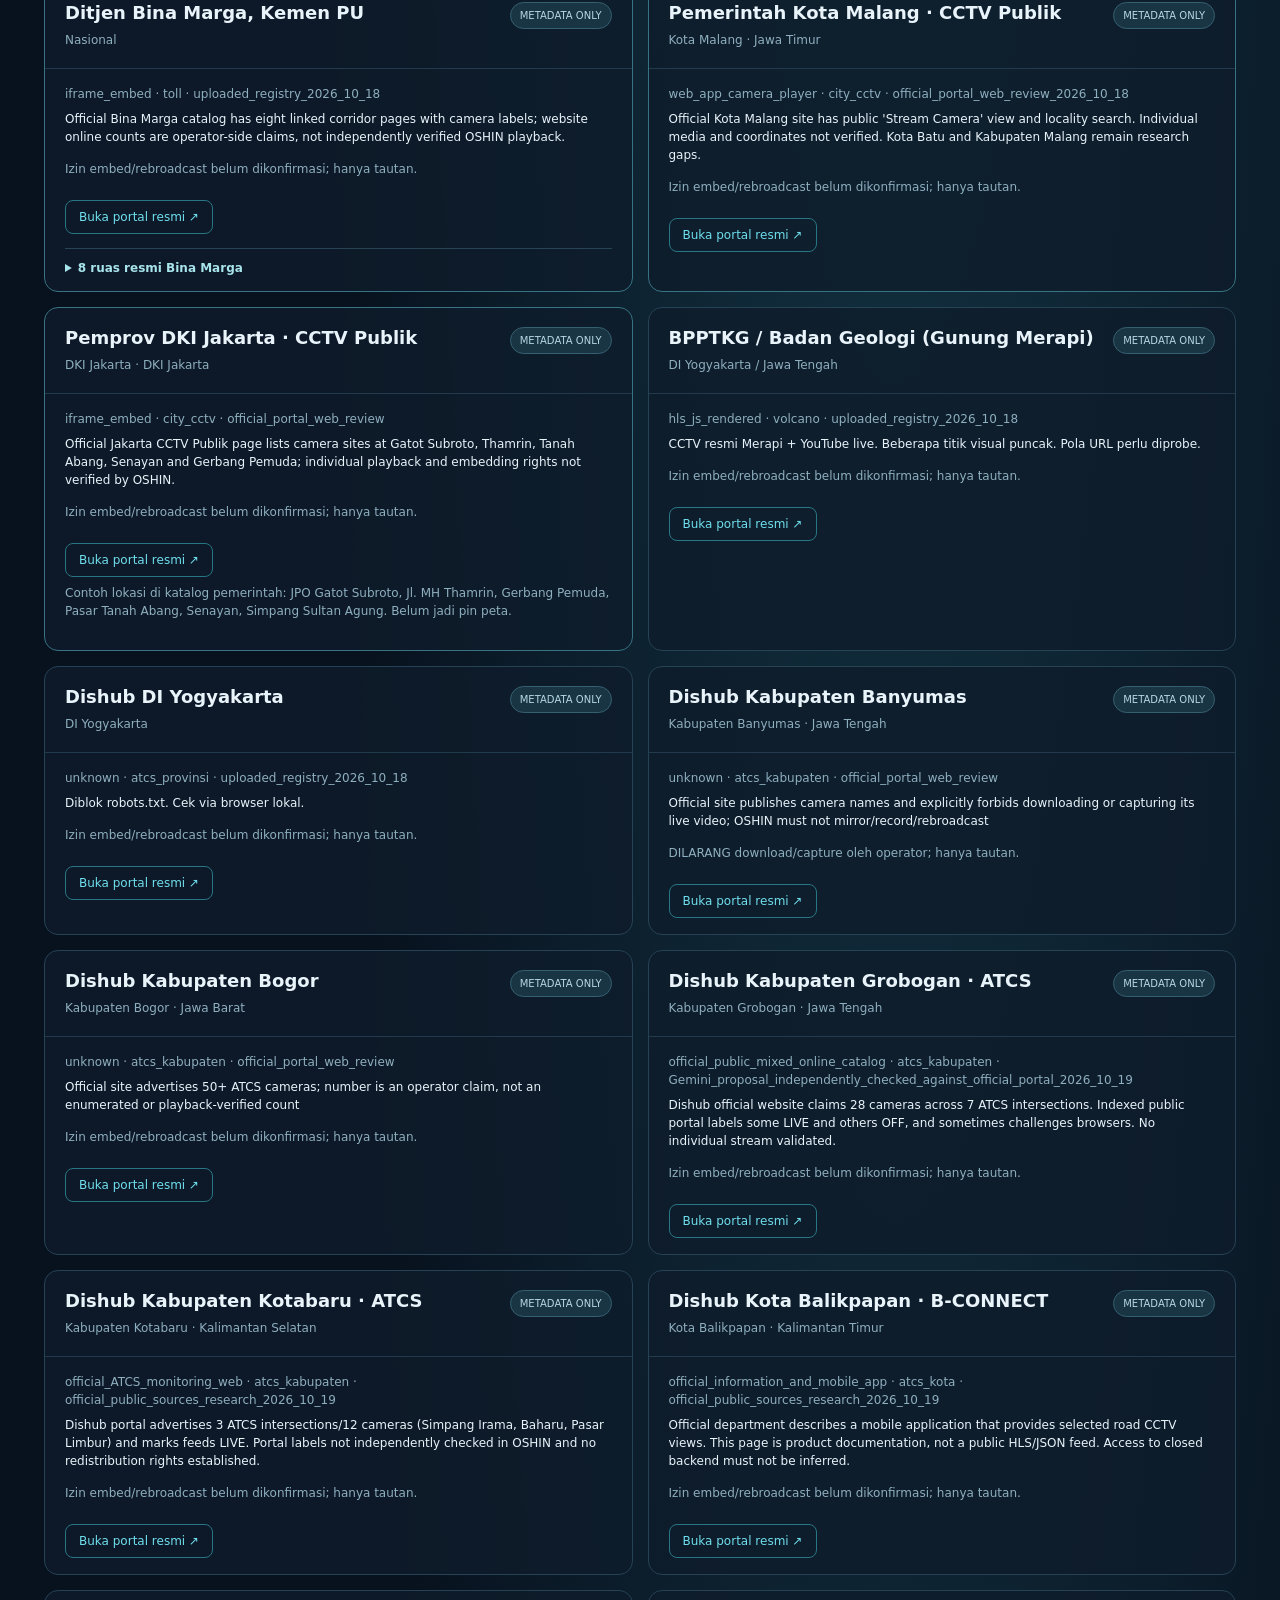
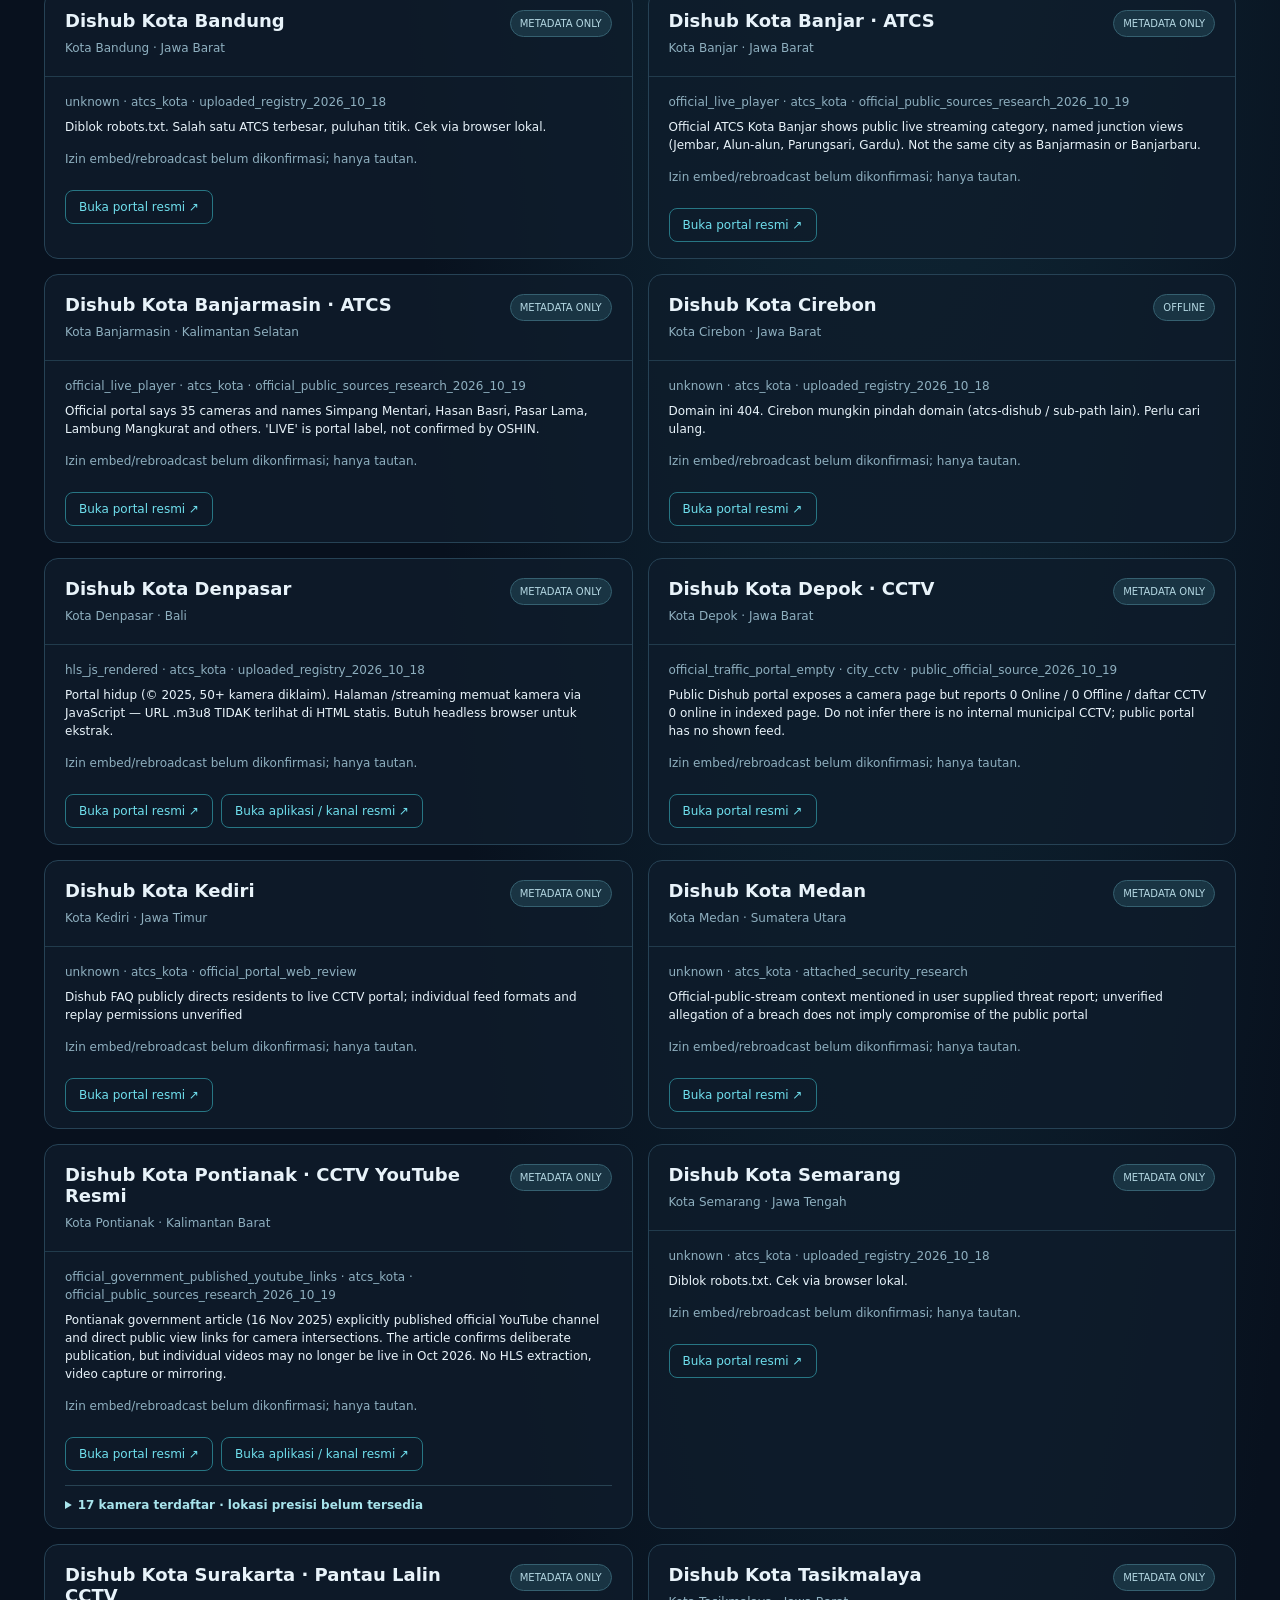
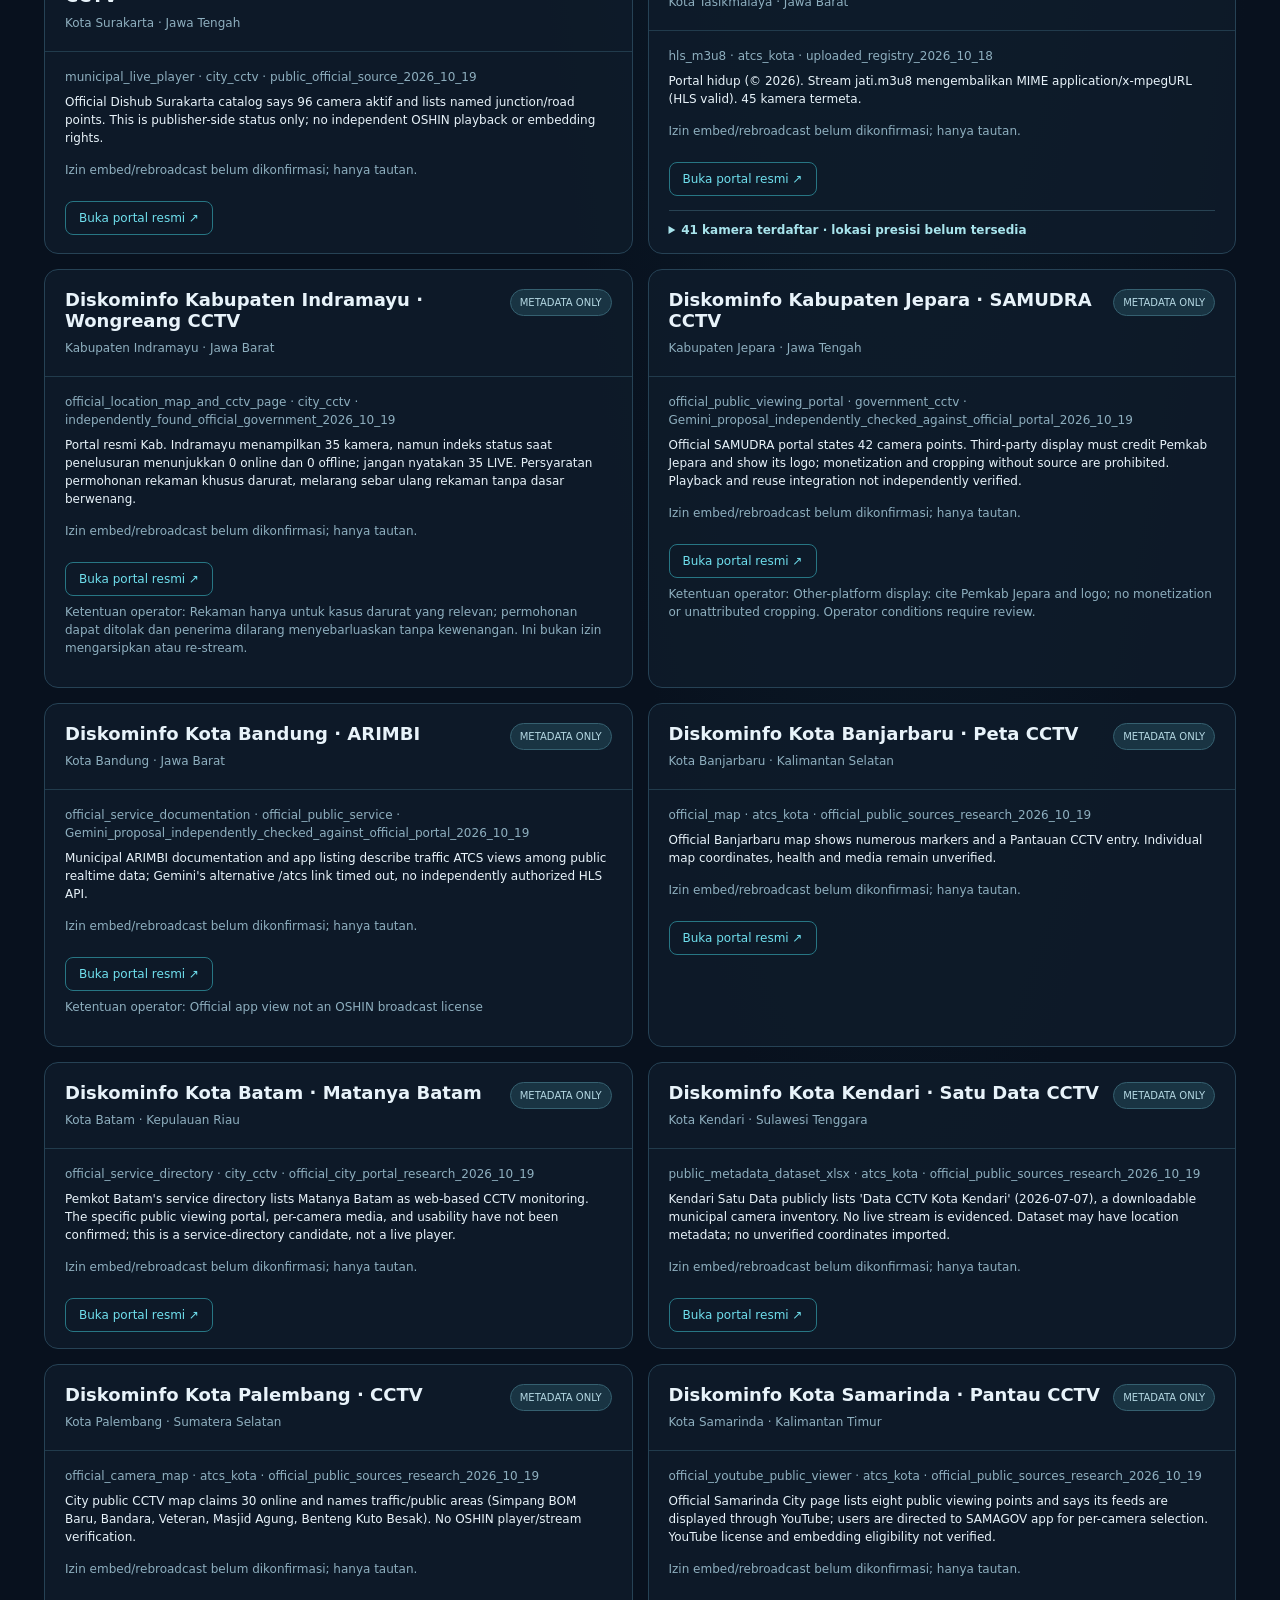
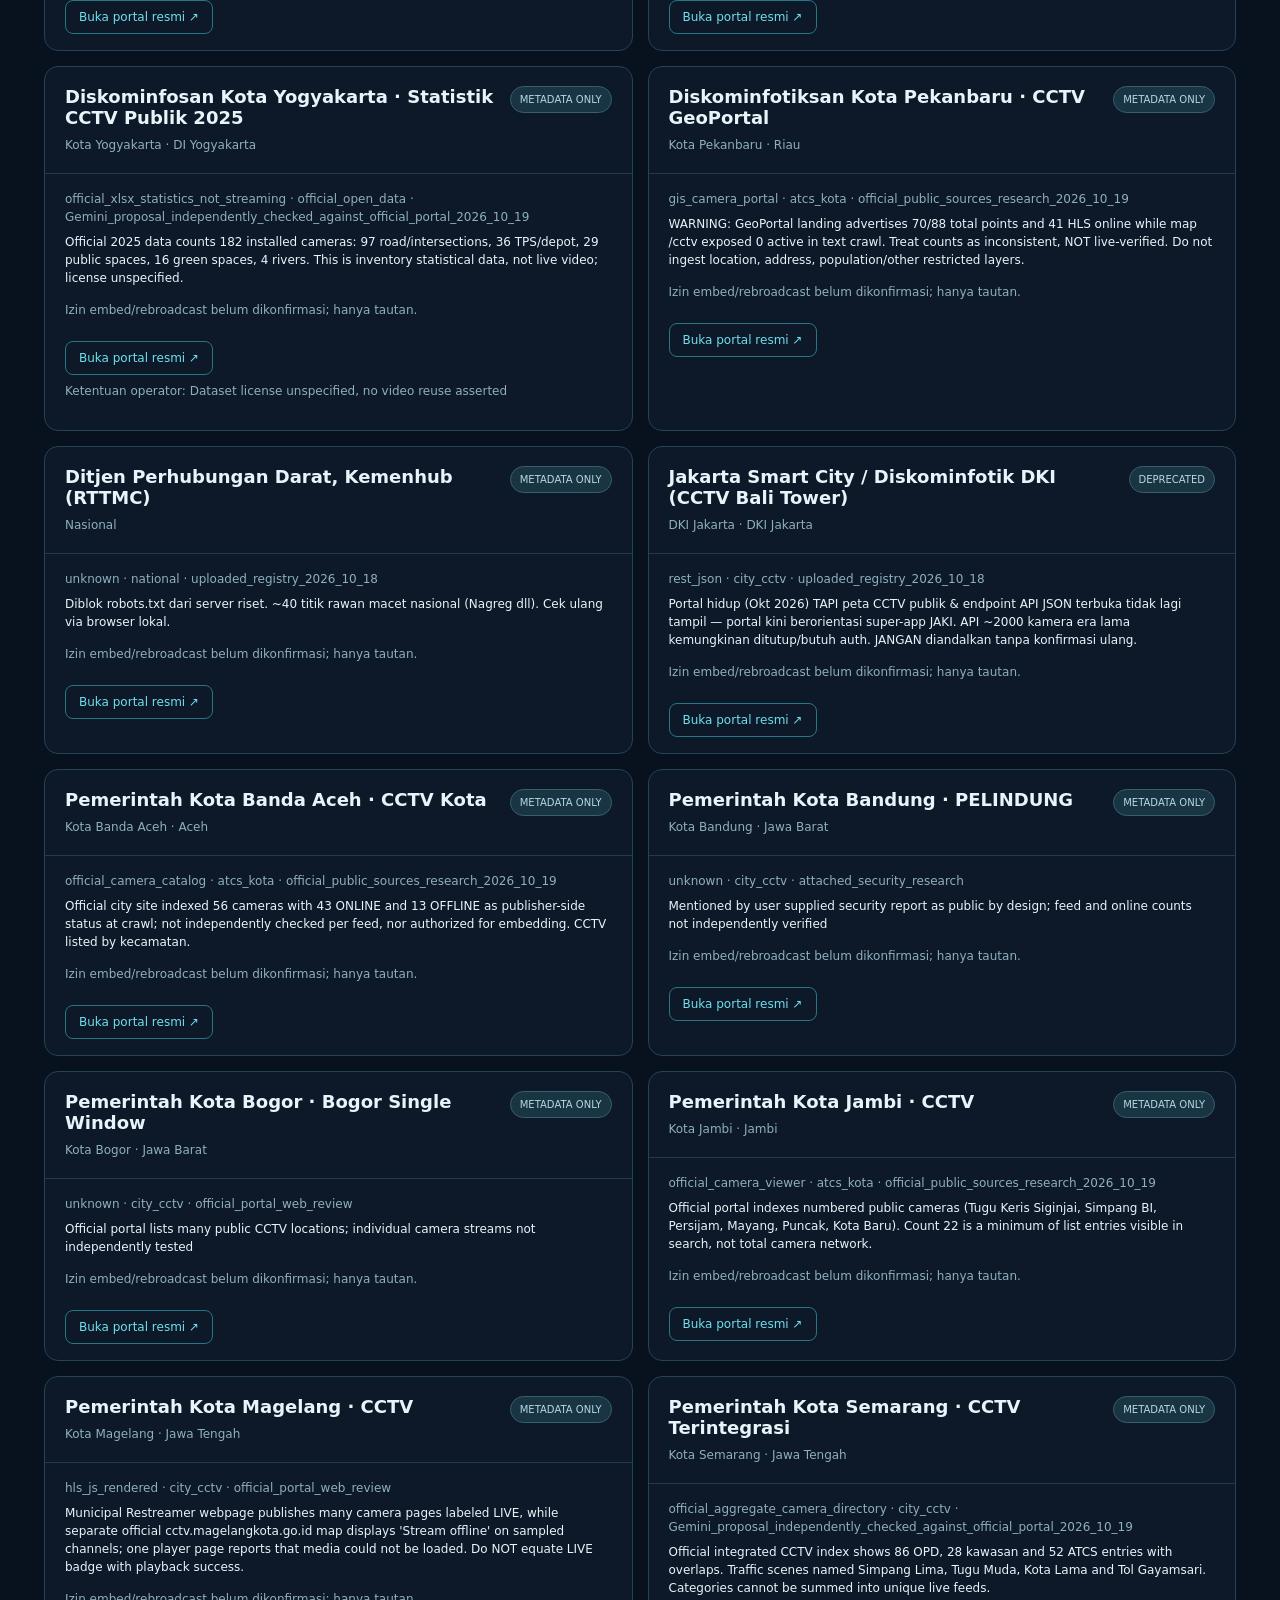
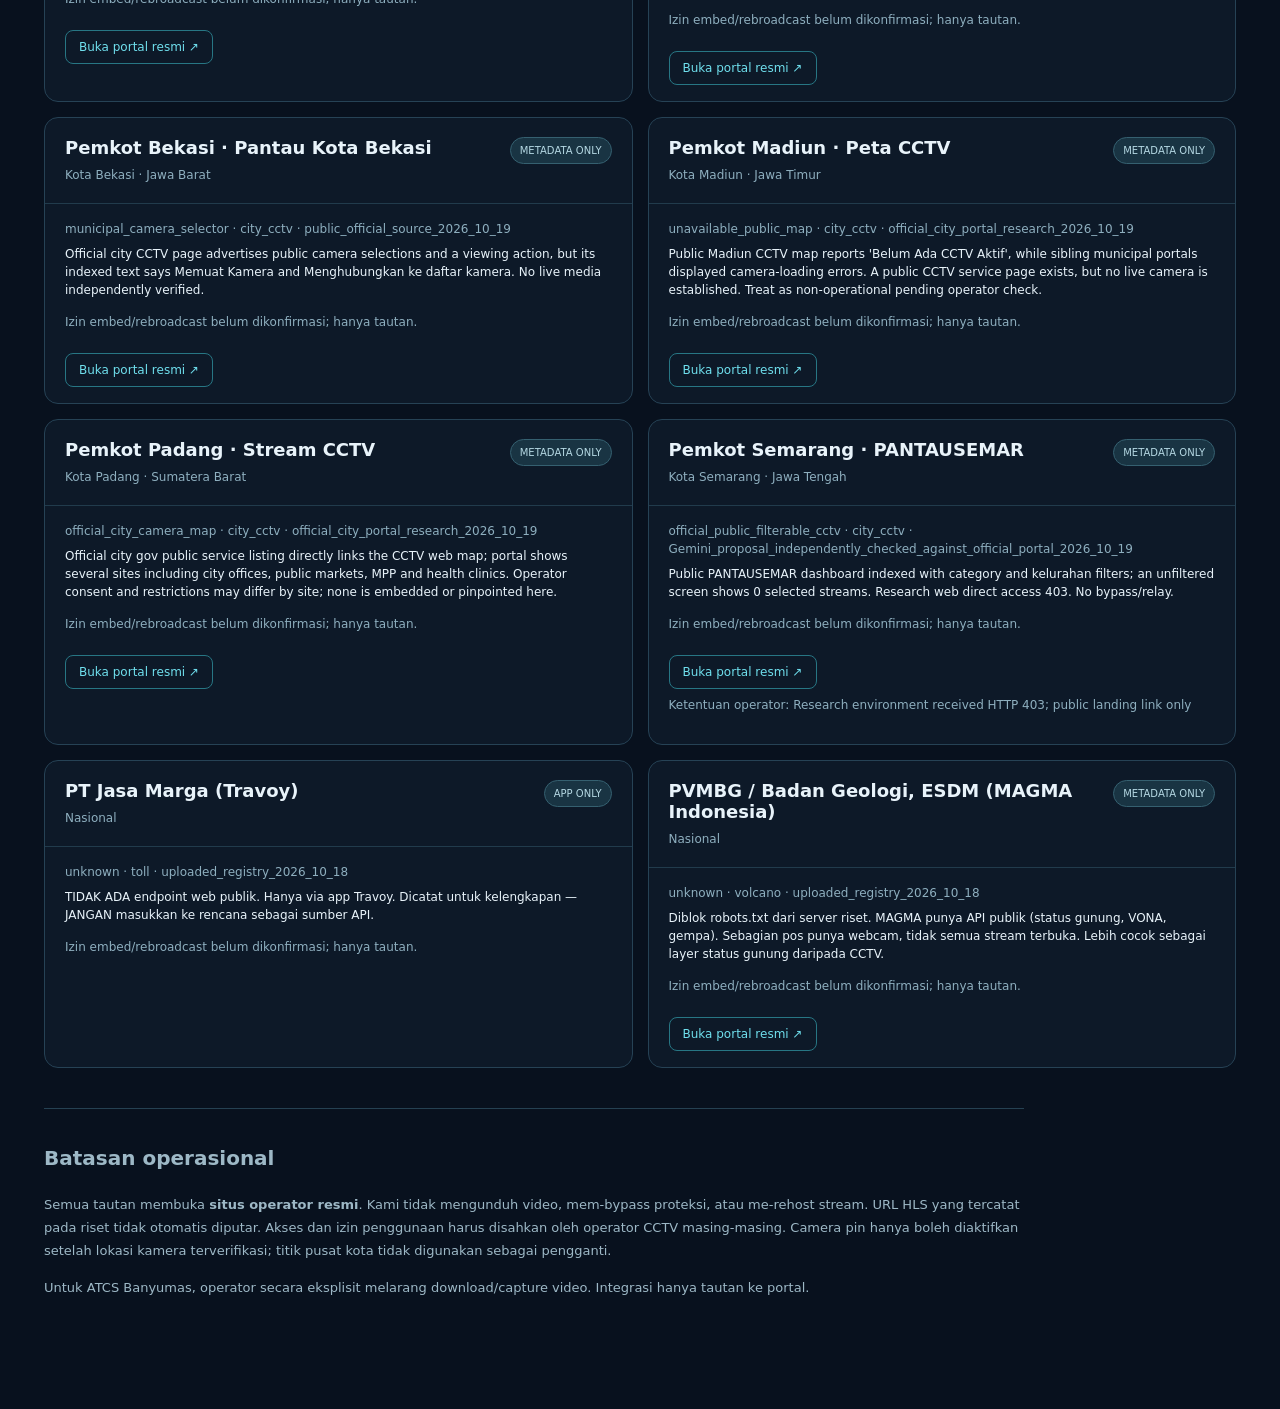
==== commit 0f54879c: "feat(oshin): 5K+ CCTV aggregator gateway with provenance and variable counts" ====
--- a/public/oshin/cctv/index.html
+++ b/public/oshin/cctv/index.html
@@ -29,6 +29,11 @@
           <button class="priority-button" type="button" data-priority="P0_TOL" aria-pressed="false">Jalan Tol</button>
         </div>
       </nav>
+      <section class="fivek-entry" aria-label="Direktori CCTV ribuan titik">
+        <div><span class="fivek-eyebrow">SOURCE AGGREGATOR · 5K+ CCTV</span><h2>Jelajahi jaringan ribuan CCTV</h2>
+        <p>5.344 adalah klaim Gemini; angka sumber berubah. Buka direktori eksternal untuk memilih CCTV, tanpa mengklaim semuanya sebagai feed OSHIN.</p></div>
+        <a href="./aggregators.html">JELAJAHI CCTV 5K+ ↗</a>
+      </section>
       <div class="national-link"><a href="./regions.html">JELAJAHI SEMUA 98 KOTA DAN 416 KABUPATEN <span>→</span></a><p>Master nasional · 38 provinsi · status tiap wilayah transparan</p></div>
       <section class="toolbar" aria-label="Penyaring registri">
         <label>Temukan sumber atau kamera<input id="search" type="search" placeholder="Nama kota, instansi, simpang, portal..." autocomplete="off" /></label>
--- a/public/oshin/cctv/style.css
+++ b/public/oshin/cctv/style.css
@@ -3,3 +3,5 @@
 .priority-nav{border:1px solid #306071;background:linear-gradient(135deg,#0e2937,#112539);border-radius:13px;padding:16px 18px;margin:24px 0 20px}.priority-note{display:flex;align-items:center;gap:12px;margin-bottom:13px;flex-wrap:wrap}.priority-note strong{color:#7ae4eb;font-size:12px;letter-spacing:.13em}.priority-note span{color:#90b8c6;font-size:12px}.priority-buttons{display:flex;gap:8px;flex-wrap:wrap}.priority-button{border:1px solid #36596c;background:#101e2a;color:#bbd7e5;padding:10px 13px;border-radius:8px;cursor:pointer;font:600 12px/1.2 Inter,system-ui,sans-serif}.priority-button:hover{border-color:#65b9c3}.priority-button.selected{background:#135768;border-color:#66dfea;color:#e9feff}.p0-source{border-color:#377383}.corridors{display:flex;flex-wrap:wrap;gap:7px;margin-top:12px}.corridors .link{margin-top:0}.source-content>.link + .link{margin-left:8px}@media(max-width:600px){.priority-button{flex:1 1 auto}.priority-note{align-items:flex-start;flex-direction:column}.corridors .link{flex:1 1 100%}}
 
 .national-link{padding:16px 20px;border-radius:12px;background:#113446;border:1px solid #377a8c;margin:25px 0}.national-link a{color:#a1f5fd;font-size:13px;font-weight:800;letter-spacing:.06em;text-decoration:none}.national-link a span{float:right;font-size:18px}.national-link p{margin:9px 0 0;color:#88bccb;font-size:12px}
+
+.fivek-entry{display:flex;justify-content:space-between;align-items:center;gap:18px;border:1px solid #2fa1a9;background:linear-gradient(120deg,#103944,#11283c);border-radius:14px;padding:23px 24px;margin:28px 0 12px}.fivek-eyebrow{color:#75e5ec;font-size:11px;letter-spacing:.13em;font-weight:800}.fivek-entry h2{font-size:24px;margin:9px 0}.fivek-entry p{color:#a6c4ce;font-size:13px;line-height:1.6;max-width:690px}.fivek-entry a{flex:0 0 auto;text-decoration:none;color:#071820;background:#51d7dc;border-radius:8px;padding:13px 15px;font-size:12px;font-weight:850}@media(max-width:790px){.fivek-entry{display:block}.fivek-entry a{display:inline-block;margin-top:12px}}
